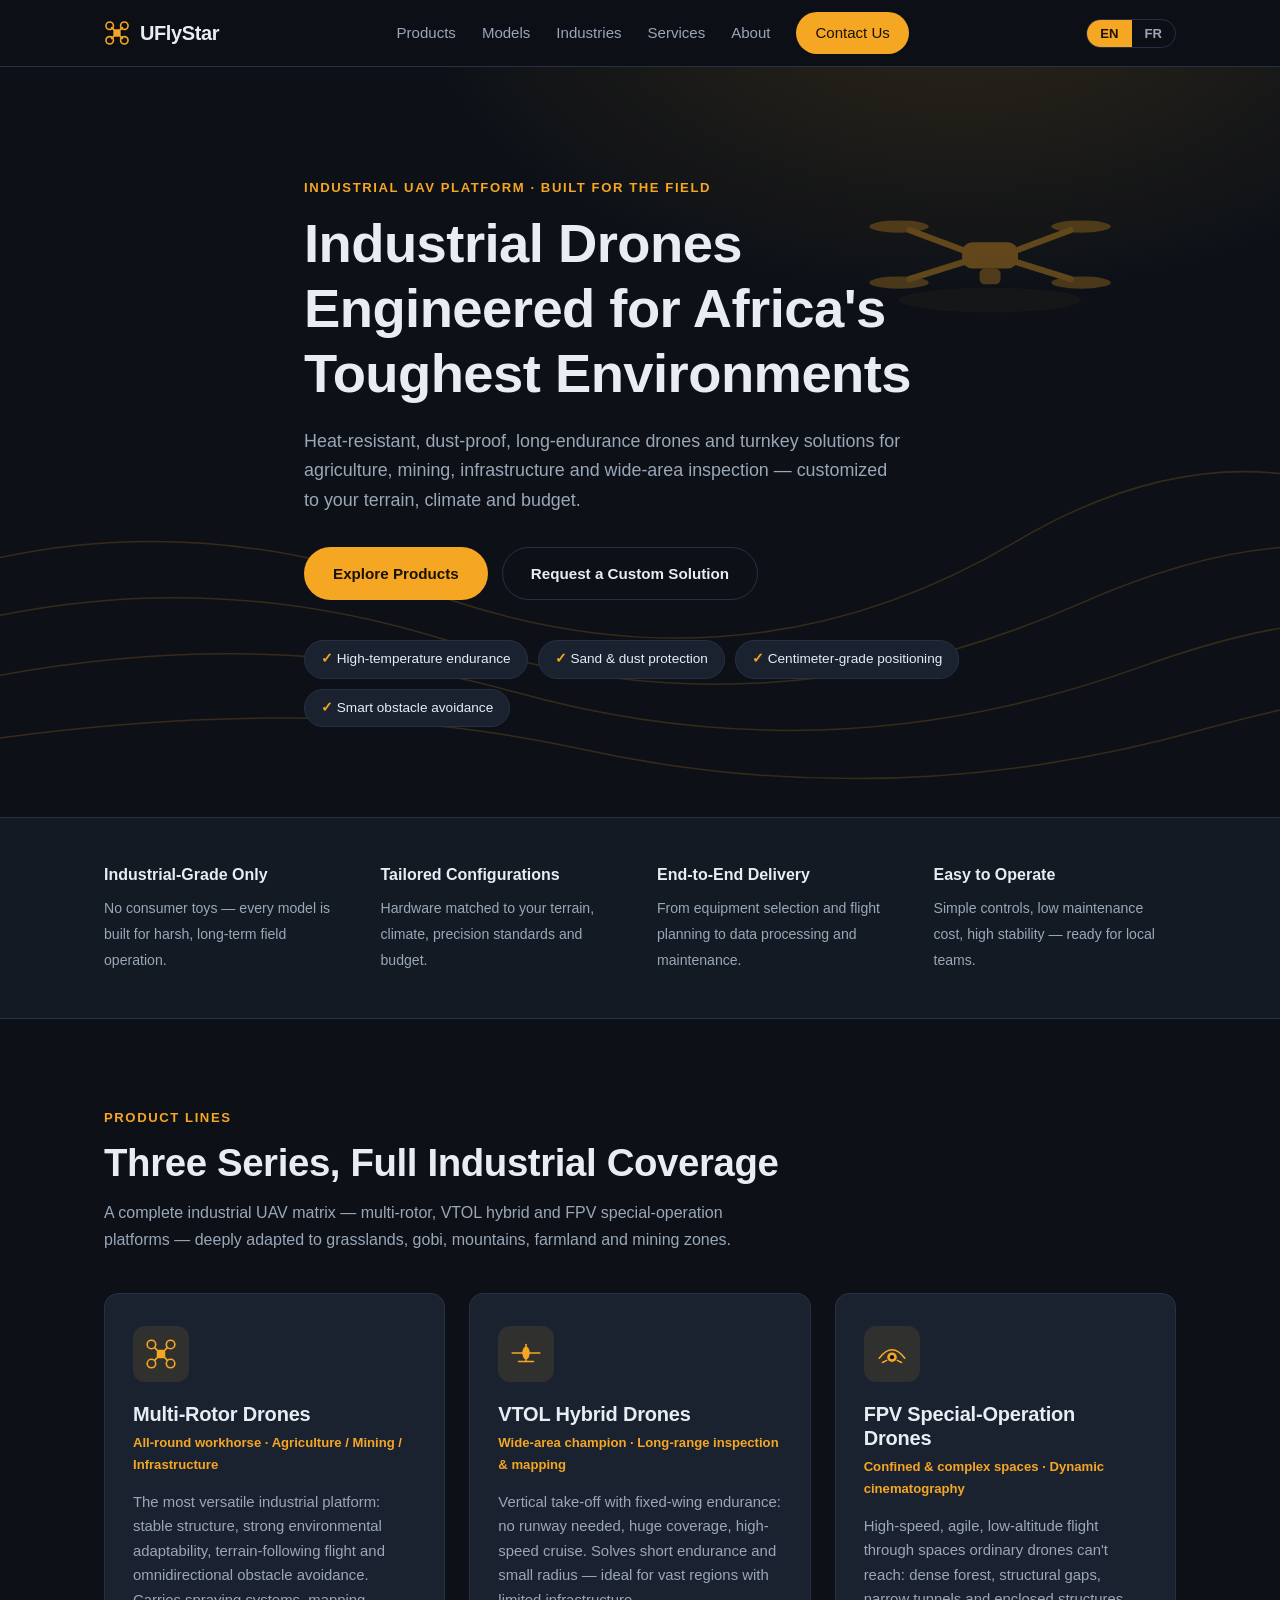
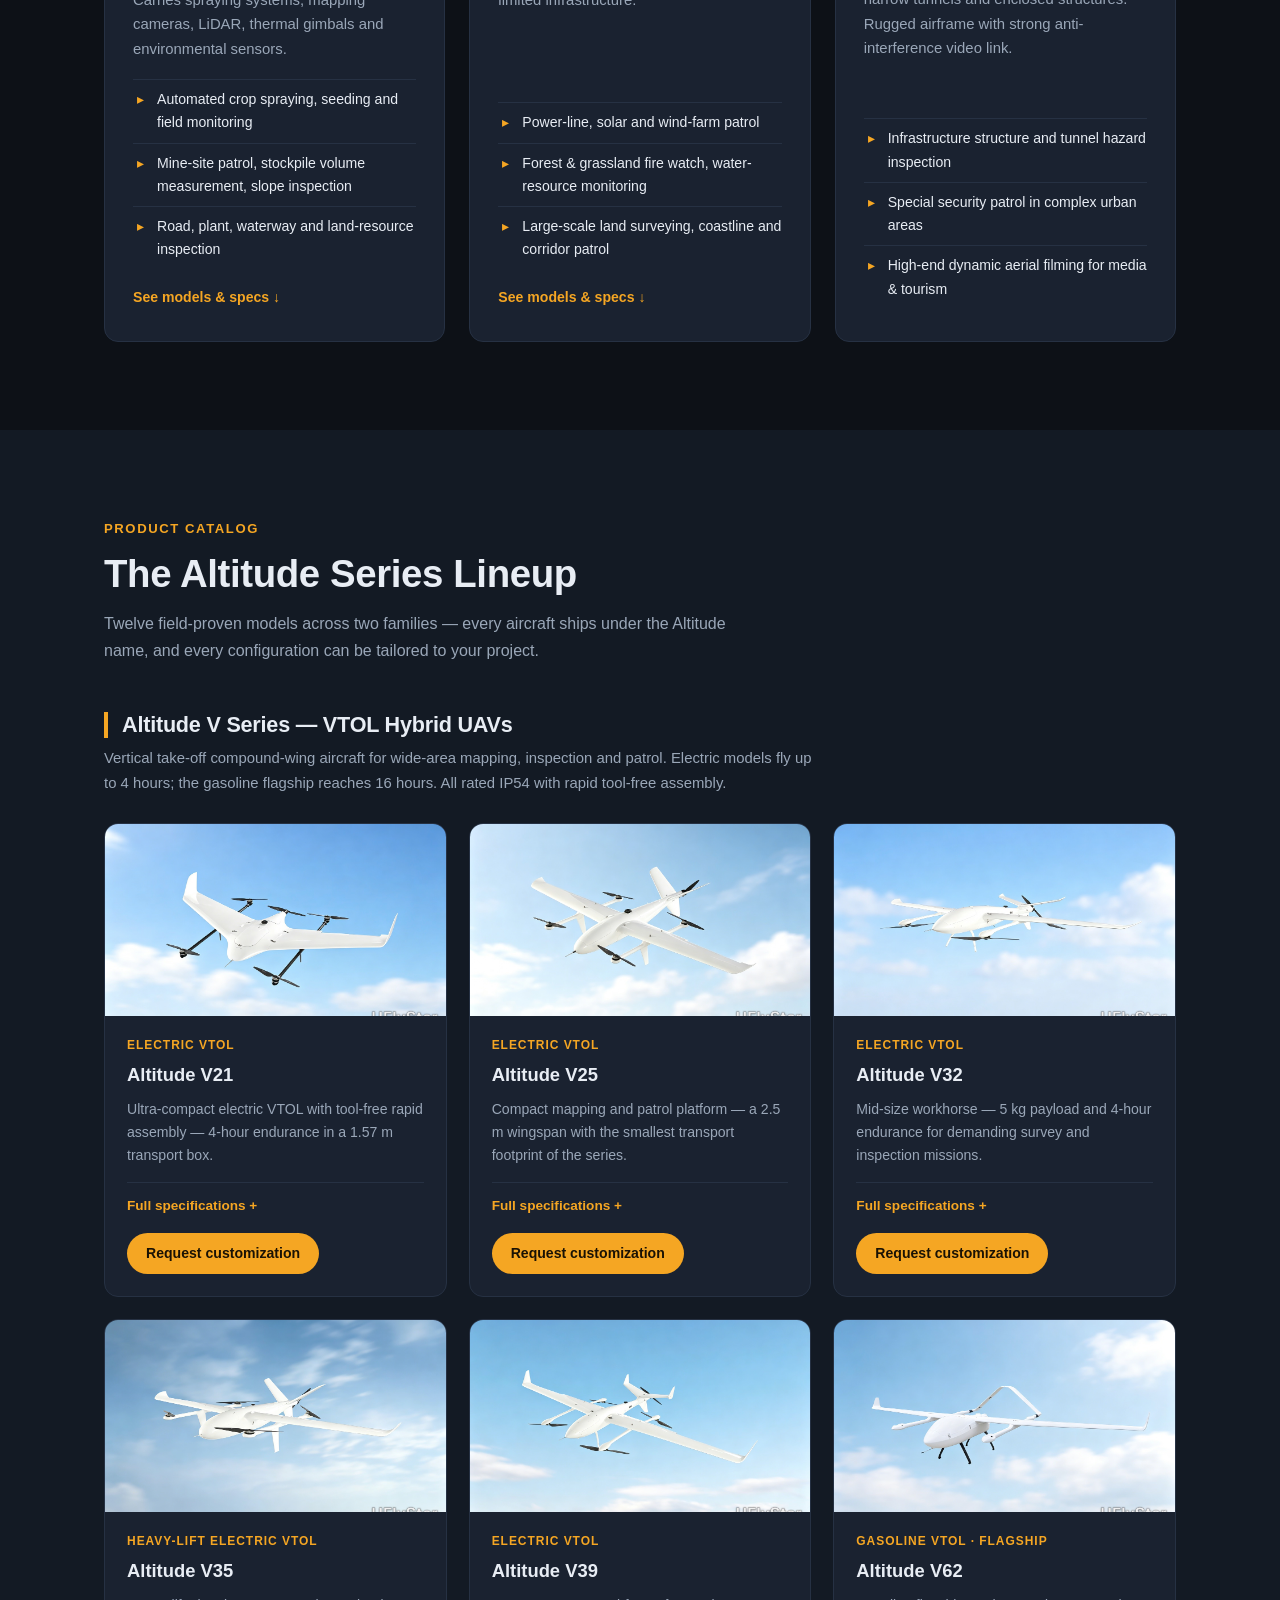
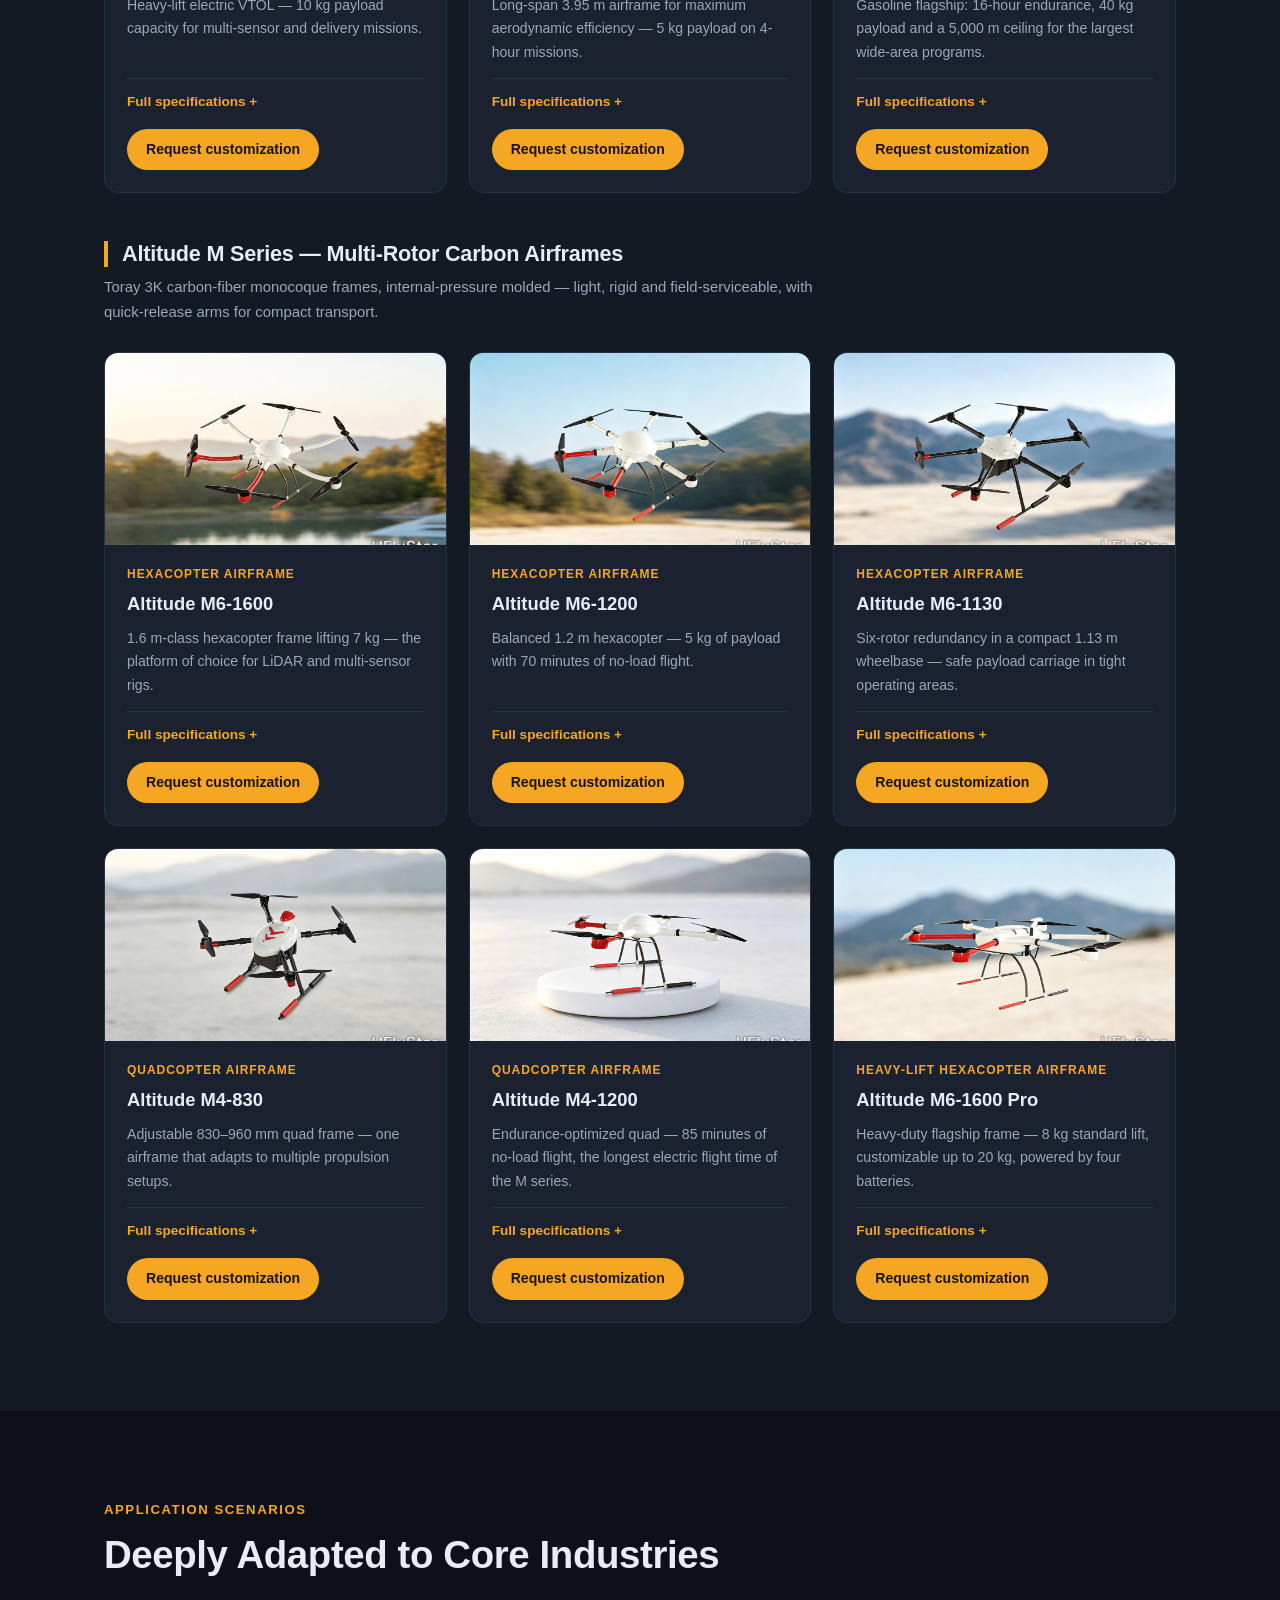
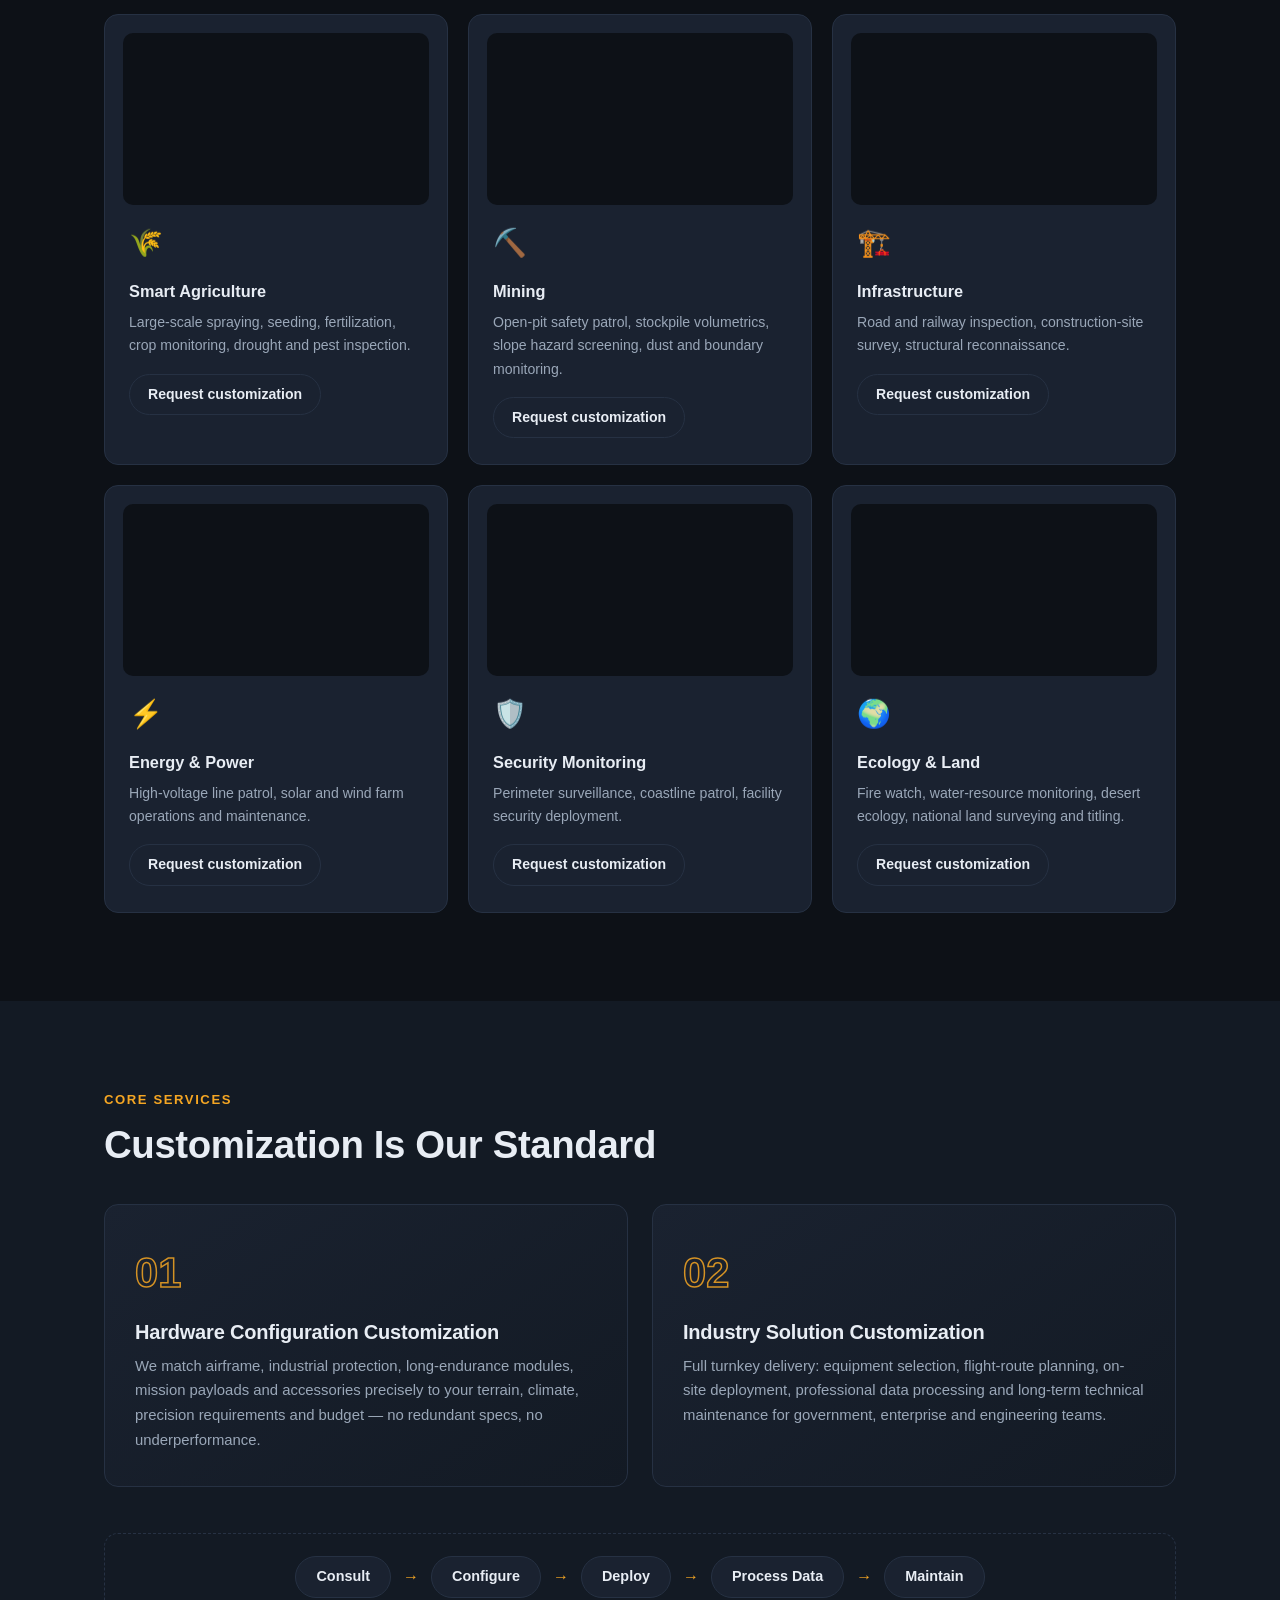
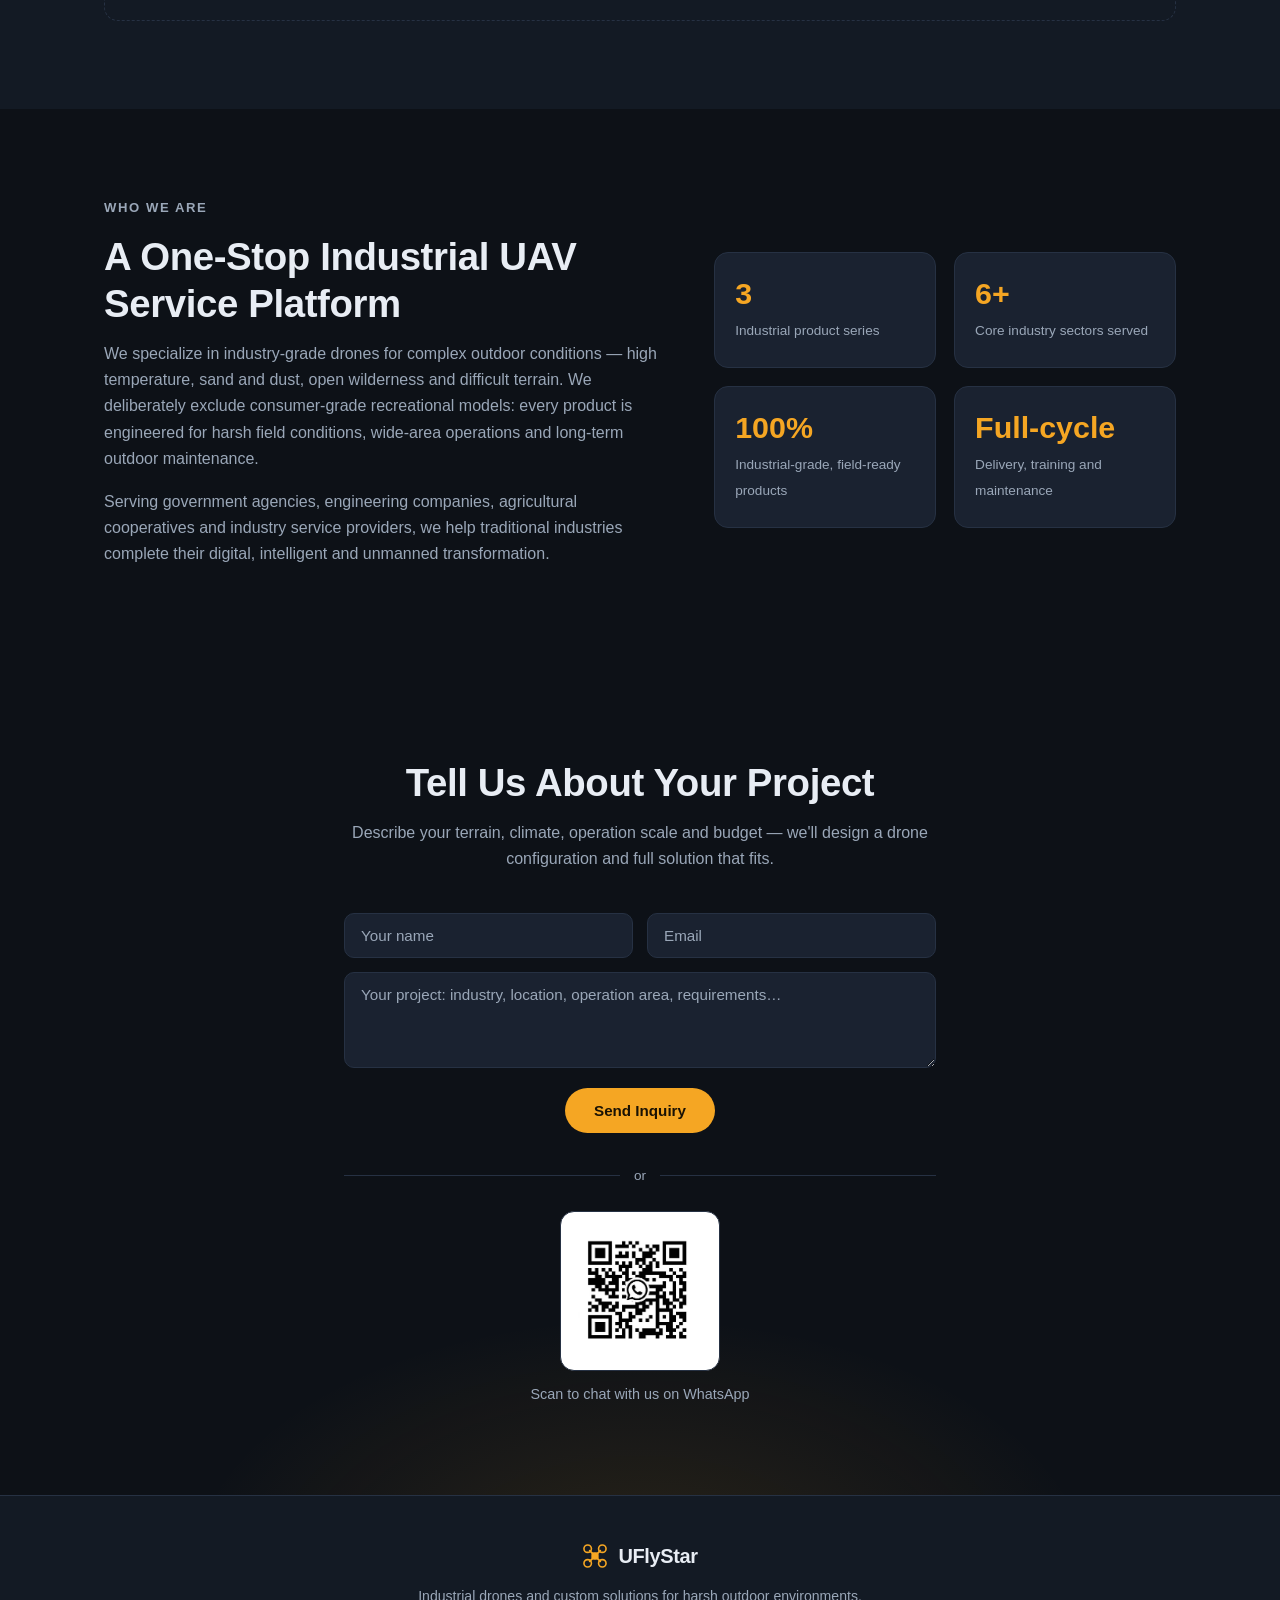
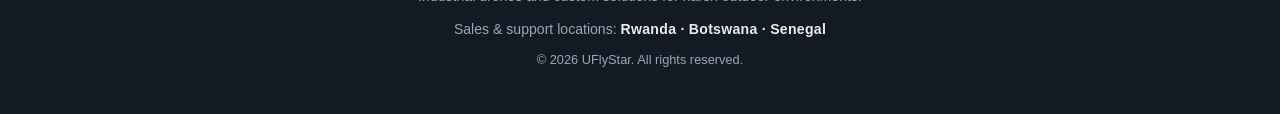
==== 新建文件夹/index.html @ e2d0791a "Add files via upload" ====
<!DOCTYPE html>
<html lang="en">
<head>
<meta charset="UTF-8">
<meta name="viewport" content="width=device-width, initial-scale=1.0">
<title data-i18n="meta.title">UFlyStar — Industrial Drones for Harsh Environments</title>
<meta name="description" data-i18n-content="meta.desc" content="Industrial drone products and custom solutions for agriculture, mining, infrastructure and inspection across Africa.">
<link rel="stylesheet" href="css/style.css">
<link rel="icon" href="data:image/svg+xml,%3Csvg xmlns='http://www.w3.org/2000/svg' viewBox='0 0 32 32'%3E%3Cpath d='M9.5 9.5 L22.5 22.5 M22.5 9.5 L9.5 22.5' stroke='%23f5a623' stroke-width='2.2' stroke-linecap='round'/%3E%3Ccircle cx='7' cy='7' r='4.6' fill='none' stroke='%23f5a623' stroke-width='2'/%3E%3Ccircle cx='25' cy='7' r='4.6' fill='none' stroke='%23f5a623' stroke-width='2'/%3E%3Ccircle cx='7' cy='25' r='4.6' fill='none' stroke='%23f5a623' stroke-width='2'/%3E%3Ccircle cx='25' cy='25' r='4.6' fill='none' stroke='%23f5a623' stroke-width='2'/%3E%3Crect x='11.5' y='11.5' width='9' height='9' rx='3' fill='%23f5a623'/%3E%3C/svg%3E">
</head>
<body>

<!-- ===== NAV ===== -->
<header class="nav" id="top">
  <div class="container nav-inner">
    <a href="#top" class="brand">
      <svg class="brand-mark" viewBox="0 0 32 32" aria-hidden="true">
        <path d="M9.5 9.5 L22.5 22.5 M22.5 9.5 L9.5 22.5" stroke="currentColor" stroke-width="2.2" stroke-linecap="round"/>
        <circle cx="7" cy="7" r="4.6" fill="none" stroke="currentColor" stroke-width="2"/>
        <circle cx="25" cy="7" r="4.6" fill="none" stroke="currentColor" stroke-width="2"/>
        <circle cx="7" cy="25" r="4.6" fill="none" stroke="currentColor" stroke-width="2"/>
        <circle cx="25" cy="25" r="4.6" fill="none" stroke="currentColor" stroke-width="2"/>
        <rect x="11.5" y="11.5" width="9" height="9" rx="3" fill="currentColor"/>
      </svg>
      <span>UFlyStar</span>
    </a>
    <nav class="nav-links" id="navLinks">
      <a href="#products" data-i18n="nav.products">Products</a>
      <a href="#models" data-i18n="nav.models">Models</a>
      <a href="#industries" data-i18n="nav.industries">Industries</a>
      <a href="#services" data-i18n="nav.services">Services</a>
      <a href="#about" data-i18n="nav.about">About</a>
      <a href="#contact" class="btn btn-sm btn-solid" data-i18n="nav.contact">Contact Us</a>
    </nav>
    <div class="nav-right">
      <div class="lang-switch" role="group" aria-label="Language">
        <button data-lang="en">EN</button>
        <button data-lang="fr">FR</button>
        <!-- Chinese button is injected by main.js only on local copies with i18n.zh.js -->

      </div>
      <button class="nav-toggle" id="navToggle" aria-label="Menu">
        <span></span><span></span><span></span>
      </button>
    </div>
  </div>
</header>

<!-- ===== HERO ===== -->
<section class="hero">
  <div class="hero-bg" aria-hidden="true">
    <svg class="hero-topo" viewBox="0 0 1200 600" preserveAspectRatio="xMidYMid slice">
      <g fill="none" stroke="currentColor" stroke-width="1.2" opacity="0.5">
        <path d="M-50 480 Q 200 380 450 460 T 950 430 T 1300 470"/>
        <path d="M-50 520 Q 250 430 500 500 T 1000 480 T 1300 520"/>
        <path d="M-50 560 Q 300 490 550 545 T 1050 530 T 1300 560"/>
        <path d="M-50 440 Q 180 330 430 420 T 900 380 T 1300 420"/>
      </g>
      <g class="hero-drone">
        <g transform="translate(880,150) scale(1.4)">
          <ellipse cx="0" cy="26" rx="52" ry="7" fill="currentColor" opacity="0.10"/>
          <path d="M-46 -14 L-14 -2 M46 -14 L14 -2 M-46 14 L-14 4 M46 14 L14 4" stroke="currentColor" stroke-width="3.5" stroke-linecap="round"/>
          <ellipse cx="-52" cy="-16" rx="17" ry="3.5" fill="currentColor" opacity="0.75"/>
          <ellipse cx="52" cy="-16" rx="17" ry="3.5" fill="currentColor" opacity="0.75"/>
          <ellipse cx="-52" cy="16" rx="17" ry="3.5" fill="currentColor" opacity="0.75"/>
          <ellipse cx="52" cy="16" rx="17" ry="3.5" fill="currentColor" opacity="0.75"/>
          <rect x="-16" y="-7" width="32" height="15" rx="6" fill="currentColor"/>
          <rect x="-6" y="8" width="12" height="9" rx="3" fill="currentColor" opacity="0.8"/>
        </g>
      </g>
    </svg>
  </div>
  <div class="container hero-inner">
    <p class="eyebrow" data-i18n="hero.eyebrow">Industrial UAV Platform · Built for the Field</p>
    <h1 data-i18n="hero.title">Industrial Drones Engineered for Africa's Toughest Environments</h1>
    <p class="lead" data-i18n="hero.sub">Heat-resistant, dust-proof, long-endurance drones and turnkey solutions for agriculture, mining, infrastructure and wide-area inspection — customized to your terrain, climate and budget.</p>
    <div class="hero-cta">
      <a href="#products" class="btn btn-solid" data-i18n="hero.cta1">Explore Products</a>
      <a href="#contact" class="btn btn-ghost" data-i18n="hero.cta2">Request a Custom Solution</a>
    </div>
    <ul class="hero-badges">
      <li data-i18n="hero.b1">High-temperature endurance</li>
      <li data-i18n="hero.b2">Sand &amp; dust protection</li>
      <li data-i18n="hero.b3">Centimeter-grade positioning</li>
      <li data-i18n="hero.b4">Smart obstacle avoidance</li>
    </ul>
  </div>
</section>

<!-- ===== VALUE STRIP ===== -->
<section class="strip">
  <div class="container strip-grid">
    <div class="strip-item">
      <strong data-i18n="strip.t1">Industrial-Grade Only</strong>
      <span data-i18n="strip.d1">No consumer toys — every model is built for harsh, long-term field operation.</span>
    </div>
    <div class="strip-item">
      <strong data-i18n="strip.t2">Tailored Configurations</strong>
      <span data-i18n="strip.d2">Hardware matched to your terrain, climate, precision standards and budget.</span>
    </div>
    <div class="strip-item">
      <strong data-i18n="strip.t3">End-to-End Delivery</strong>
      <span data-i18n="strip.d3">From equipment selection and flight planning to data processing and maintenance.</span>
    </div>
    <div class="strip-item">
      <strong data-i18n="strip.t4">Easy to Operate</strong>
      <span data-i18n="strip.d4">Simple controls, low maintenance cost, high stability — ready for local teams.</span>
    </div>
  </div>
</section>

<!-- ===== PRODUCTS ===== -->
<section id="products" class="section">
  <div class="container">
    <p class="eyebrow" data-i18n="products.eyebrow">Product Lines</p>
    <h2 data-i18n="products.title">Three Series, Full Industrial Coverage</h2>
    <p class="section-lead" data-i18n="products.sub">A complete industrial UAV matrix — multi-rotor, VTOL hybrid and FPV special-operation platforms — deeply adapted to grasslands, gobi, mountains, farmland and mining zones.</p>

    <div class="cards">
      <!-- Multi-rotor -->
      <article class="card">
        <div class="card-icon" aria-hidden="true">
          <svg viewBox="0 0 64 64" fill="none" stroke="currentColor" stroke-width="3" stroke-linecap="round">
            <circle cx="14" cy="14" r="8"/><circle cx="50" cy="14" r="8"/><circle cx="14" cy="50" r="8"/><circle cx="50" cy="50" r="8"/>
            <rect x="24" y="24" width="16" height="16" rx="4" fill="currentColor" stroke="none"/>
            <path d="M20 20 L26 26 M44 20 L38 26 M20 44 L26 38 M44 44 L38 38"/>
          </svg>
        </div>
        <h3 data-i18n="products.p1.name">Multi-Rotor Drones</h3>
        <p class="card-tag" data-i18n="products.p1.tag">All-round workhorse · Agriculture / Mining / Infrastructure</p>
        <p data-i18n="products.p1.desc">The most versatile industrial platform: stable structure, strong environmental adaptability, terrain-following flight and omnidirectional obstacle avoidance. Carries spraying systems, mapping cameras, LiDAR, thermal gimbals and environmental sensors.</p>
        <ul class="card-list">
          <li data-i18n="products.p1.f1">Automated crop spraying, seeding and field monitoring</li>
          <li data-i18n="products.p1.f2">Mine-site patrol, stockpile volume measurement, slope inspection</li>
          <li data-i18n="products.p1.f3">Road, plant, waterway and land-resource inspection</li>
        </ul>
        <a class="card-link" href="#catalog-m" data-i18n="products.viewmodels">See models &amp; specs ↓</a>
      </article>

      <!-- VTOL hybrid -->
      <article class="card">
        <div class="card-icon" aria-hidden="true">
          <svg viewBox="0 0 64 64" fill="none" stroke="currentColor" stroke-width="3" stroke-linecap="round">
            <path d="M6 30 L58 30" />
            <path d="M32 14 L32 46"/>
            <path d="M18 46 L46 46"/>
            <ellipse cx="32" cy="30" rx="7" ry="12" fill="currentColor" stroke="none"/>
          </svg>
        </div>
        <h3 data-i18n="products.p2.name">VTOL Hybrid Drones</h3>
        <p class="card-tag" data-i18n="products.p2.tag">Wide-area champion · Long-range inspection &amp; mapping</p>
        <p data-i18n="products.p2.desc">Vertical take-off with fixed-wing endurance: no runway needed, huge coverage, high-speed cruise. Solves short endurance and small radius — ideal for vast regions with limited infrastructure.</p>
        <ul class="card-list">
          <li data-i18n="products.p2.f1">Power-line, solar and wind-farm patrol</li>
          <li data-i18n="products.p2.f2">Forest &amp; grassland fire watch, water-resource monitoring</li>
          <li data-i18n="products.p2.f3">Large-scale land surveying, coastline and corridor patrol</li>
        </ul>
        <a class="card-link" href="#catalog-v" data-i18n="products.viewmodels">See models &amp; specs ↓</a>
      </article>

      <!-- FPV -->
      <article class="card">
        <div class="card-icon" aria-hidden="true">
          <svg viewBox="0 0 64 64" fill="none" stroke="currentColor" stroke-width="3" stroke-linecap="round">
            <path d="M8 40 Q 32 8 56 40"/>
            <circle cx="32" cy="38" r="9" fill="currentColor" stroke="none"/>
            <circle cx="32" cy="38" r="4" fill="var(--bg)" stroke="none"/>
            <path d="M14 48 L22 44 M50 48 L42 44"/>
          </svg>
        </div>
        <h3 data-i18n="products.p3.name">FPV Special-Operation Drones</h3>
        <p class="card-tag" data-i18n="products.p3.tag">Confined &amp; complex spaces · Dynamic cinematography</p>
        <p data-i18n="products.p3.desc">High-speed, agile, low-altitude flight through spaces ordinary drones can't reach: dense forest, structural gaps, narrow tunnels and enclosed structures. Rugged airframe with strong anti-interference video link.</p>
        <ul class="card-list">
          <li data-i18n="products.p3.f1">Infrastructure structure and tunnel hazard inspection</li>
          <li data-i18n="products.p3.f2">Special security patrol in complex urban areas</li>
          <li data-i18n="products.p3.f3">High-end dynamic aerial filming for media &amp; tourism</li>
        </ul>
      </article>
    </div>
  </div>
</section>

<!-- ===== MODEL CATALOG ===== -->
<section id="models" class="section section-alt">
  <div class="container">
    <p class="eyebrow" data-i18n="catalog.eyebrow">Product Catalog</p>
    <h2 data-i18n="catalog.title">The Altitude Series Lineup</h2>
    <p class="section-lead" data-i18n="catalog.sub">Twelve field-proven models across two families.</p>
    <div id="catalog-v" class="cat-group"></div>
    <div id="catalog-m" class="cat-group"></div>
  </div>
</section>

<!-- ===== INDUSTRIES ===== -->
<section id="industries" class="section">
  <div class="container">
    <p class="eyebrow" data-i18n="industries.eyebrow">Application Scenarios</p>
    <h2 data-i18n="industries.title">Deeply Adapted to Core Industries</h2>
    <div class="ind-grid">
      <div class="ind-item">
        <div class="ind-media"><video muted loop playsinline preload="metadata" data-video="agriculture"></video></div>
        <span class="ind-emoji">🌾</span><strong data-i18n="industries.i1.t">Smart Agriculture</strong><p data-i18n="industries.i1.d">Large-scale spraying, seeding, fertilization, crop monitoring, drought and pest inspection.</p>
        <a class="btn btn-sm btn-ghost ind-cta" href="#contact" data-i18n="cta.customize">Request customization</a>
      </div>
      <div class="ind-item">
        <div class="ind-media"><video muted loop playsinline preload="metadata" data-video="mining"></video></div>
        <span class="ind-emoji">⛏️</span><strong data-i18n="industries.i2.t">Mining</strong><p data-i18n="industries.i2.d">Open-pit safety patrol, stockpile volumetrics, slope hazard screening, dust and boundary monitoring.</p>
        <a class="btn btn-sm btn-ghost ind-cta" href="#contact" data-i18n="cta.customize">Request customization</a>
      </div>
      <div class="ind-item">
        <div class="ind-media"><video muted loop playsinline preload="metadata" data-video="infrastructure"></video></div>
        <span class="ind-emoji">🏗️</span><strong data-i18n="industries.i3.t">Infrastructure</strong><p data-i18n="industries.i3.d">Road and railway inspection, construction-site survey, structural reconnaissance.</p>
        <a class="btn btn-sm btn-ghost ind-cta" href="#contact" data-i18n="cta.customize">Request customization</a>
      </div>
      <div class="ind-item">
        <div class="ind-media"><video muted loop playsinline preload="metadata" data-video="energy"></video></div>
        <span class="ind-emoji">⚡</span><strong data-i18n="industries.i4.t">Energy &amp; Power</strong><p data-i18n="industries.i4.d">High-voltage line patrol, solar and wind farm operations and maintenance.</p>
        <a class="btn btn-sm btn-ghost ind-cta" href="#contact" data-i18n="cta.customize">Request customization</a>
      </div>
      <div class="ind-item">
        <div class="ind-media"><video muted loop playsinline preload="metadata" data-video="security"></video></div>
        <span class="ind-emoji">🛡️</span><strong data-i18n="industries.i5.t">Security Monitoring</strong><p data-i18n="industries.i5.d">Perimeter surveillance, coastline patrol, facility security deployment.</p>
        <a class="btn btn-sm btn-ghost ind-cta" href="#contact" data-i18n="cta.customize">Request customization</a>
      </div>
      <div class="ind-item">
        <div class="ind-media"><video muted loop playsinline preload="metadata" data-video="ecology"></video></div>
        <span class="ind-emoji">🌍</span><strong data-i18n="industries.i6.t">Ecology &amp; Land</strong><p data-i18n="industries.i6.d">Fire watch, water-resource monitoring, desert ecology, national land surveying and titling.</p>
        <a class="btn btn-sm btn-ghost ind-cta" href="#contact" data-i18n="cta.customize">Request customization</a>
      </div>
    </div>
  </div>
</section>

<!-- ===== SERVICES ===== -->
<section id="services" class="section section-alt">
  <div class="container">
    <p class="eyebrow" data-i18n="services.eyebrow">Core Services</p>
    <h2 data-i18n="services.title">Customization Is Our Standard</h2>
    <div class="svc-grid">
      <article class="svc">
        <span class="svc-num">01</span>
        <h3 data-i18n="services.s1.t">Hardware Configuration Customization</h3>
        <p data-i18n="services.s1.d">We match airframe, industrial protection, long-endurance modules, mission payloads and accessories precisely to your terrain, climate, precision requirements and budget — no redundant specs, no underperformance.</p>
      </article>
      <article class="svc">
        <span class="svc-num">02</span>
        <h3 data-i18n="services.s2.t">Industry Solution Customization</h3>
        <p data-i18n="services.s2.d">Full turnkey delivery: equipment selection, flight-route planning, on-site deployment, professional data processing and long-term technical maintenance for government, enterprise and engineering teams.</p>
      </article>
    </div>
    <div class="flow">
      <span data-i18n="services.flow1">Consult</span><i>→</i>
      <span data-i18n="services.flow2">Configure</span><i>→</i>
      <span data-i18n="services.flow3">Deploy</span><i>→</i>
      <span data-i18n="services.flow4">Process Data</span><i>→</i>
      <span data-i18n="services.flow5">Maintain</span>
    </div>
  </div>
</section>

<!-- ===== ABOUT ===== -->
<section id="about" class="section">
  <div class="container about-grid">
    <div>
      <p class="eyebrow" data-i18n="about.eyebrow">Who We Are</p>
      <h2 data-i18n="about.title">A One-Stop Industrial UAV Service Platform</h2>
      <p data-i18n="about.d1">We specialize in industry-grade drones for complex outdoor conditions — high temperature, sand and dust, open wilderness and difficult terrain. We deliberately exclude consumer-grade recreational models: every product is engineered for harsh field conditions, wide-area operations and long-term outdoor maintenance.</p>
      <p data-i18n="about.d2">Serving government agencies, engineering companies, agricultural cooperatives and industry service providers, we help traditional industries complete their digital, intelligent and unmanned transformation.</p>
    </div>
    <ul class="about-stats">
      <li><strong>3</strong><span data-i18n="about.s1">Industrial product series</span></li>
      <li><strong>6+</strong><span data-i18n="about.s2">Core industry sectors served</span></li>
      <li><strong>100%</strong><span data-i18n="about.s3">Industrial-grade, field-ready products</span></li>
      <li><strong data-i18n="about.s4n">Full-cycle</strong><span data-i18n="about.s4">Delivery, training and maintenance</span></li>
    </ul>
  </div>
</section>

<!-- ===== CONTACT ===== -->
<section id="contact" class="section contact">
  <div class="container contact-inner">
    <h2 data-i18n="contact.title">Tell Us About Your Project</h2>
    <p class="section-lead" data-i18n="contact.sub">Describe your terrain, climate, operation scale and budget — we'll design a drone configuration and full solution that fits.</p>
    <form class="contact-form" id="contactForm">
      <div class="form-row">
        <input type="text" name="name" required data-i18n-placeholder="contact.name" placeholder="Your name">
        <input type="email" name="email" required data-i18n-placeholder="contact.email" placeholder="Email">
      </div>
      <textarea rows="4" name="message" required data-i18n-placeholder="contact.msg" placeholder="Your project: industry, location, operation area, requirements…"></textarea>
      <input type="text" name="website" class="hp-field" tabindex="-1" autocomplete="off" aria-hidden="true">
      <button type="submit" class="btn btn-solid" data-i18n="contact.send">Send Inquiry</button>
      <p class="form-ok" hidden data-i18n="contact.ok">Thank you! We will get back to you shortly.</p>
      <p class="form-err" hidden data-i18n="contact.err">Something went wrong — please try again.</p>
    </form>
    <div class="contact-divider"><span data-i18n="contact.or">or</span></div>
    <div class="contact-whatsapp">
      <img src="img/whatsapp.jpg" alt="WhatsApp QR code" class="whatsapp-qr" loading="lazy" width="220" height="212">
      <p data-i18n="contact.whatsapp">Scan to chat with us on WhatsApp</p>
    </div>
  </div>
</section>

<!-- ===== FOOTER ===== -->
<footer class="footer">
  <div class="container footer-inner">
    <div class="brand">
      <svg class="brand-mark" viewBox="0 0 32 32" aria-hidden="true">
        <path d="M9.5 9.5 L22.5 22.5 M22.5 9.5 L9.5 22.5" stroke="currentColor" stroke-width="2.2" stroke-linecap="round"/>
        <circle cx="7" cy="7" r="4.6" fill="none" stroke="currentColor" stroke-width="2"/>
        <circle cx="25" cy="7" r="4.6" fill="none" stroke="currentColor" stroke-width="2"/>
        <circle cx="7" cy="25" r="4.6" fill="none" stroke="currentColor" stroke-width="2"/>
        <circle cx="25" cy="25" r="4.6" fill="none" stroke="currentColor" stroke-width="2"/>
        <rect x="11.5" y="11.5" width="9" height="9" rx="3" fill="currentColor"/>
      </svg>
      <span>UFlyStar</span>
    </div>
    <p data-i18n="footer.tag">Industrial drones and custom solutions for harsh outdoor environments.</p>
    <p class="footer-markets"><span data-i18n="footer.markets">Serving markets:</span> <span data-i18n="footer.countries">Rwanda · Botswana · Senegal</span></p>
    <p class="footer-copy">© 2026 UFlyStar. <span data-i18n="footer.rights">All rights reserved.</span></p>
  </div>
</footer>

<script src="js/i18n.js"></script>
<script src="js/catalog.js"></script>
<!-- Chinese language pack: exists only in the local copy, never uploaded to Cloudflare.
     In production this request 404s harmlessly and the site runs EN/FR only. -->
<script src="js/i18n.zh.js"></script>
<script src="js/main.js"></script>
</body>
</html>
---- 新建文件夹/css/style.css ----
/* ===== UFlyStar — industrial drone site ===== */
:root {
  --bg: #0d1117;
  --bg-alt: #131a24;
  --surface: #1a2230;
  --border: #263143;
  --text: #e8edf4;
  --muted: #9aa7b8;
  --accent: #f5a623;      /* amber — heat / desert */
  --accent-strong: #e8890c;
  --accent-ink: #1a1204;
  --radius: 14px;
  --maxw: 1120px;
}

* { margin: 0; padding: 0; box-sizing: border-box; }

html { scroll-behavior: smooth; }

body {
  font-family: -apple-system, BlinkMacSystemFont, "Segoe UI", Roboto,
    "Helvetica Neue", "PingFang SC", "Hiragino Sans GB", "Microsoft YaHei", sans-serif;
  background: var(--bg);
  color: var(--text);
  line-height: 1.65;
  -webkit-font-smoothing: antialiased;
}

.container { max-width: var(--maxw); margin: 0 auto; padding: 0 24px; }

h1, h2, h3 { line-height: 1.2; font-weight: 700; letter-spacing: -0.01em; }
h2 { font-size: clamp(1.7rem, 3.2vw, 2.4rem); margin-bottom: 14px; }
h3 { font-size: 1.25rem; }

.eyebrow {
  color: var(--accent);
  font-size: 0.82rem;
  font-weight: 700;
  text-transform: uppercase;
  letter-spacing: 0.12em;
  margin-bottom: 12px;
}

.section { padding: 88px 0; }
.section-alt { background: var(--bg-alt); }
.section-lead { color: var(--muted); max-width: 640px; margin-bottom: 40px; }

/* ===== Buttons ===== */
.btn {
  display: inline-block;
  padding: 13px 28px;
  border-radius: 999px;
  font-weight: 600;
  text-decoration: none;
  font-size: 0.95rem;
  border: 1.5px solid transparent;
  cursor: pointer;
  transition: transform 0.15s ease, background 0.2s ease, border-color 0.2s ease;
}
.btn:hover { transform: translateY(-2px); }
.btn-solid { background: var(--accent); color: var(--accent-ink); }
.btn-solid:hover { background: var(--accent-strong); }
.btn-ghost { border-color: var(--border); color: var(--text); }
.btn-ghost:hover { border-color: var(--accent); color: var(--accent); }
.btn-sm { padding: 8px 18px; font-size: 0.88rem; }

/* ===== Nav ===== */
.nav {
  position: sticky;
  top: 0;
  z-index: 100;
  background: rgba(13, 17, 23, 0.88);
  backdrop-filter: blur(12px);
  border-bottom: 1px solid var(--border);
}
.nav-inner {
  display: flex;
  align-items: center;
  justify-content: space-between;
  gap: 20px;
  height: 66px;
}
.brand {
  display: flex;
  align-items: center;
  gap: 10px;
  font-size: 1.25rem;
  font-weight: 800;
  color: var(--text);
  text-decoration: none;
  letter-spacing: -0.02em;
}
.brand-mark { width: 26px; height: 26px; color: var(--accent); }
.nav-links {
  display: flex;
  align-items: center;
  gap: 26px;
}
.nav-links a {
  color: var(--muted);
  text-decoration: none;
  font-size: 0.94rem;
  font-weight: 500;
  transition: color 0.15s;
}
.nav-links a:hover { color: var(--text); }
.nav-links a.btn { color: var(--accent-ink); }
.nav-right { display: flex; align-items: center; gap: 14px; }

.lang-switch {
  display: flex;
  border: 1px solid var(--border);
  border-radius: 999px;
  overflow: hidden;
}
.lang-switch button {
  background: none;
  border: none;
  color: var(--muted);
  padding: 6px 13px;
  font-size: 0.82rem;
  font-weight: 600;
  cursor: pointer;
  transition: background 0.15s, color 0.15s;
}
.lang-switch button:hover { color: var(--text); }
.lang-switch button.active { background: var(--accent); color: var(--accent-ink); }

.nav-toggle { display: none; background: none; border: none; cursor: pointer; padding: 6px; }
.nav-toggle span {
  display: block;
  width: 22px; height: 2px;
  background: var(--text);
  margin: 5px 0;
  border-radius: 2px;
}

/* ===== Hero ===== */
.hero {
  position: relative;
  padding: 110px 0 90px;
  overflow: hidden;
  background:
    radial-gradient(ellipse 900px 500px at 75% -10%, rgba(245, 166, 35, 0.14), transparent 60%),
    var(--bg);
}
.hero-bg {
  position: absolute;
  inset: 0;
  color: var(--accent);
  opacity: 0.35;
  pointer-events: none;
}
.hero-topo { width: 100%; height: 100%; }
.hero-drone { animation: floaty 5s ease-in-out infinite; }
@keyframes floaty {
  0%, 100% { transform: translateY(0); }
  50% { transform: translateY(-14px); }
}
.hero-inner { position: relative; max-width: 720px; }
.hero h1 {
  font-size: clamp(2.1rem, 4.6vw, 3.4rem);
  margin-bottom: 20px;
}
.lead { font-size: 1.12rem; color: var(--muted); margin-bottom: 32px; max-width: 600px; }
.hero-cta { display: flex; gap: 14px; flex-wrap: wrap; margin-bottom: 40px; }
.hero-badges {
  display: flex;
  flex-wrap: wrap;
  gap: 10px;
  list-style: none;
}
.hero-badges li {
  font-size: 0.85rem;
  color: var(--text);
  background: var(--surface);
  border: 1px solid var(--border);
  padding: 7px 16px;
  border-radius: 999px;
}
.hero-badges li::before { content: "✓ "; color: var(--accent); font-weight: 700; }

/* ===== Value strip ===== */
.strip { border-block: 1px solid var(--border); background: var(--bg-alt); padding: 44px 0; }
.strip-grid {
  display: grid;
  grid-template-columns: repeat(4, 1fr);
  gap: 34px;
}
.strip-item strong { display: block; margin-bottom: 6px; font-size: 1rem; }
.strip-item span { color: var(--muted); font-size: 0.88rem; }

/* ===== Product cards ===== */
.cards {
  display: grid;
  grid-template-columns: repeat(3, 1fr);
  gap: 24px;
}
.card {
  background: var(--surface);
  border: 1px solid var(--border);
  border-radius: var(--radius);
  padding: 32px 28px;
  display: flex;
  flex-direction: column;
  transition: border-color 0.2s, transform 0.2s;
}
.card:hover { border-color: var(--accent); transform: translateY(-4px); }
.card-icon {
  width: 56px; height: 56px;
  color: var(--accent);
  background: rgba(245, 166, 35, 0.1);
  border-radius: 12px;
  display: grid;
  place-items: center;
  margin-bottom: 20px;
}
.card-icon svg { width: 34px; height: 34px; }
.card h3 { margin-bottom: 6px; }
.card-tag {
  color: var(--accent);
  font-size: 0.82rem;
  font-weight: 600;
  margin-bottom: 14px;
}
.card > p:not(.card-tag) { color: var(--muted); font-size: 0.93rem; margin-bottom: 18px; }
.card-list { list-style: none; margin-top: auto; }
.card-list li {
  font-size: 0.88rem;
  color: var(--text);
  padding: 8px 0 8px 24px;
  position: relative;
  border-top: 1px solid var(--border);
}
.card-list li::before {
  content: "▸";
  position: absolute;
  left: 4px;
  color: var(--accent);
}

/* ===== Model catalog ===== */
.card-link {
  display: inline-block;
  margin-top: 16px;
  color: var(--accent);
  font-size: 0.88rem;
  font-weight: 600;
  text-decoration: none;
}
.card-link:hover { text-decoration: underline; }

.cat-group { margin-top: 48px; }
.cat-group-head { max-width: 720px; margin-bottom: 28px; }
.cat-group-head h3 {
  font-size: 1.35rem;
  margin-bottom: 8px;
  padding-left: 14px;
  border-left: 4px solid var(--accent);
}
.cat-group-head p { color: var(--muted); font-size: 0.93rem; }

.model-grid {
  display: grid;
  grid-template-columns: repeat(3, 1fr);
  gap: 22px;
}
.model-card {
  background: var(--surface);
  border: 1px solid var(--border);
  border-radius: var(--radius);
  overflow: hidden;
  display: flex;
  flex-direction: column;
  transition: border-color 0.2s, transform 0.2s;
}
.model-card:hover { border-color: var(--accent); transform: translateY(-3px); }
.model-photo {
  aspect-ratio: 16 / 9;
  overflow: hidden;
  background: #dfe7ef;
}
.model-photo img {
  width: 100%;
  height: 100%;
  object-fit: cover;
  display: block;
  transition: transform 0.35s ease;
}
.model-card:hover .model-photo img { transform: scale(1.04); }
.model-body { padding: 20px 22px 22px; display: flex; flex-direction: column; flex: 1; }
.model-tag {
  color: var(--accent);
  font-size: 0.75rem;
  font-weight: 700;
  text-transform: uppercase;
  letter-spacing: 0.08em;
  margin-bottom: 4px;
}
.model-body h4 { font-size: 1.15rem; margin-bottom: 8px; }
.model-intro { color: var(--muted); font-size: 0.88rem; margin-bottom: 14px; flex: 1; }
.model-specs { border-top: 1px solid var(--border); padding-top: 12px; }
.model-specs summary {
  cursor: pointer;
  color: var(--accent);
  font-size: 0.85rem;
  font-weight: 600;
  list-style: none;
  user-select: none;
}
.model-specs summary::-webkit-details-marker { display: none; }
.model-specs summary::after { content: " +"; }
.model-specs[open] summary::after { content: " −"; }
.model-specs table {
  width: 100%;
  border-collapse: collapse;
  margin-top: 10px;
  font-size: 0.82rem;
}
.model-specs th, .model-specs td {
  text-align: left;
  padding: 6px 8px 6px 0;
  border-top: 1px solid var(--border);
  vertical-align: top;
  font-weight: 400;
}
.model-specs th { color: var(--muted); white-space: nowrap; padding-right: 14px; width: 42%; }
.model-specs td { color: var(--text); }
.model-cta { margin-top: 16px; align-self: flex-start; }
.ind-cta { margin-top: 16px; display: inline-block; }

/* ===== Industries ===== */
.ind-grid {
  display: grid;
  grid-template-columns: repeat(3, 1fr);
  gap: 20px;
  margin-top: 36px;
}
.ind-item {
  background: var(--surface);
  border: 1px solid var(--border);
  border-radius: var(--radius);
  padding: 26px 24px;
  transition: border-color 0.2s;
}
.ind-item:hover { border-color: var(--accent); }
.ind-media {
  aspect-ratio: 16 / 9;
  border-radius: 10px;
  overflow: hidden;
  margin: -8px -6px 16px;
  background: var(--bg);
}
.ind-media video {
  width: 100%;
  height: 100%;
  object-fit: cover;
  display: block;
}
.ind-emoji { font-size: 1.7rem; display: block; margin-bottom: 12px; }
.ind-item strong { display: block; margin-bottom: 6px; font-size: 1.02rem; }
.ind-item p { color: var(--muted); font-size: 0.88rem; }

/* ===== Services ===== */
.svc-grid {
  display: grid;
  grid-template-columns: 1fr 1fr;
  gap: 24px;
  margin-top: 36px;
}
.svc {
  background: linear-gradient(145deg, var(--surface), var(--bg-alt));
  border: 1px solid var(--border);
  border-radius: var(--radius);
  padding: 34px 30px;
  position: relative;
}
.svc-num {
  font-size: 2.6rem;
  font-weight: 800;
  color: transparent;
  -webkit-text-stroke: 1.5px var(--accent);
  display: block;
  margin-bottom: 12px;
  opacity: 0.85;
}
.svc h3 { margin-bottom: 10px; }
.svc p { color: var(--muted); font-size: 0.93rem; }

.flow {
  display: flex;
  flex-wrap: wrap;
  align-items: center;
  justify-content: center;
  gap: 12px;
  margin-top: 46px;
  padding: 22px;
  border: 1px dashed var(--border);
  border-radius: var(--radius);
}
.flow span {
  background: var(--surface);
  border: 1px solid var(--border);
  padding: 8px 20px;
  border-radius: 999px;
  font-size: 0.9rem;
  font-weight: 600;
}
.flow i { color: var(--accent); font-style: normal; font-weight: 700; }

/* ===== About ===== */
.about-grid {
  display: grid;
  grid-template-columns: 1.2fr 1fr;
  gap: 56px;
  align-items: center;
}
.about-grid p { color: var(--muted); margin-bottom: 16px; }
.about-stats {
  list-style: none;
  display: grid;
  grid-template-columns: 1fr 1fr;
  gap: 18px;
}
.about-stats li {
  background: var(--surface);
  border: 1px solid var(--border);
  border-radius: var(--radius);
  padding: 24px 20px;
}
.about-stats strong {
  display: block;
  font-size: 1.9rem;
  color: var(--accent);
  font-weight: 800;
  line-height: 1.1;
  margin-bottom: 6px;
}
.about-stats span { color: var(--muted); font-size: 0.85rem; }

/* ===== Contact ===== */
.contact {
  background:
    radial-gradient(ellipse 700px 400px at 50% 110%, rgba(245, 166, 35, 0.12), transparent 65%),
    var(--bg);
}
.contact-inner { max-width: 640px; text-align: center; }
.contact-inner .section-lead { margin-inline: auto; }
.contact-form { display: flex; flex-direction: column; gap: 14px; text-align: left; }
.form-row { display: grid; grid-template-columns: 1fr 1fr; gap: 14px; }
.contact-form input,
.contact-form textarea {
  width: 100%;
  background: var(--surface);
  border: 1px solid var(--border);
  border-radius: 10px;
  color: var(--text);
  padding: 13px 16px;
  font-size: 0.95rem;
  font-family: inherit;
  resize: vertical;
  transition: border-color 0.15s;
}
.contact-form input:focus,
.contact-form textarea:focus { outline: none; border-color: var(--accent); }
.contact-form input::placeholder,
.contact-form textarea::placeholder { color: var(--muted); }
.contact-form .btn { align-self: center; margin-top: 6px; }
.form-ok { color: var(--accent); text-align: center; font-weight: 600; }
.form-err { color: #e5484d; text-align: center; font-weight: 600; }
.hp-field { position: absolute !important; left: -9999px !important; width: 1px; height: 1px; opacity: 0; }

.contact-divider {
  display: flex;
  align-items: center;
  gap: 14px;
  margin: 32px 0 24px;
  color: var(--muted);
  font-size: 0.85rem;
}
.contact-divider::before,
.contact-divider::after {
  content: "";
  flex: 1;
  height: 1px;
  background: var(--border);
}
.contact-whatsapp {
  display: flex;
  flex-direction: column;
  align-items: center;
  gap: 12px;
}
.whatsapp-qr {
  width: 160px;
  height: 160px;
  object-fit: contain;
  background: #fff;
  border: 1px solid var(--border);
  border-radius: var(--radius);
  padding: 10px;
}
.contact-whatsapp p { color: var(--muted); font-size: 0.9rem; margin: 0; }

/* ===== Footer ===== */
.footer {
  border-top: 1px solid var(--border);
  padding: 44px 0;
  background: var(--bg-alt);
}
.footer-inner { text-align: center; }
.footer .brand { justify-content: center; margin-bottom: 12px; }
.footer p { color: var(--muted); font-size: 0.88rem; }
.footer-markets { margin-top: 10px; }
.footer-markets span:last-child { color: var(--text); font-weight: 600; letter-spacing: 0.02em; }
.footer-copy { margin-top: 8px; font-size: 0.8rem !important; }

/* ===== Reveal animation ===== */
.reveal { opacity: 0; transform: translateY(18px); transition: opacity 0.55s ease, transform 0.55s ease; }
.reveal.visible { opacity: 1; transform: none; }

/* ===== Responsive ===== */
@media (max-width: 900px) {
  .cards, .ind-grid, .model-grid { grid-template-columns: 1fr 1fr; }
  .strip-grid { grid-template-columns: 1fr 1fr; gap: 24px; }
  .about-grid { grid-template-columns: 1fr; gap: 36px; }
  .svc-grid { grid-template-columns: 1fr; }
}

@media (max-width: 640px) {
  .section { padding: 64px 0; }
  .cards, .ind-grid, .strip-grid, .form-row, .about-stats, .model-grid { grid-template-columns: 1fr; }
  .hero { padding: 72px 0 64px; }

  .nav-toggle { display: block; }
  .nav-links {
    display: none;
    position: absolute;
    top: 66px;
    left: 0; right: 0;
    background: var(--bg-alt);
    border-bottom: 1px solid var(--border);
    flex-direction: column;
    padding: 20px 24px;
    align-items: flex-start;
  }
  .nav-links.open { display: flex; }
}
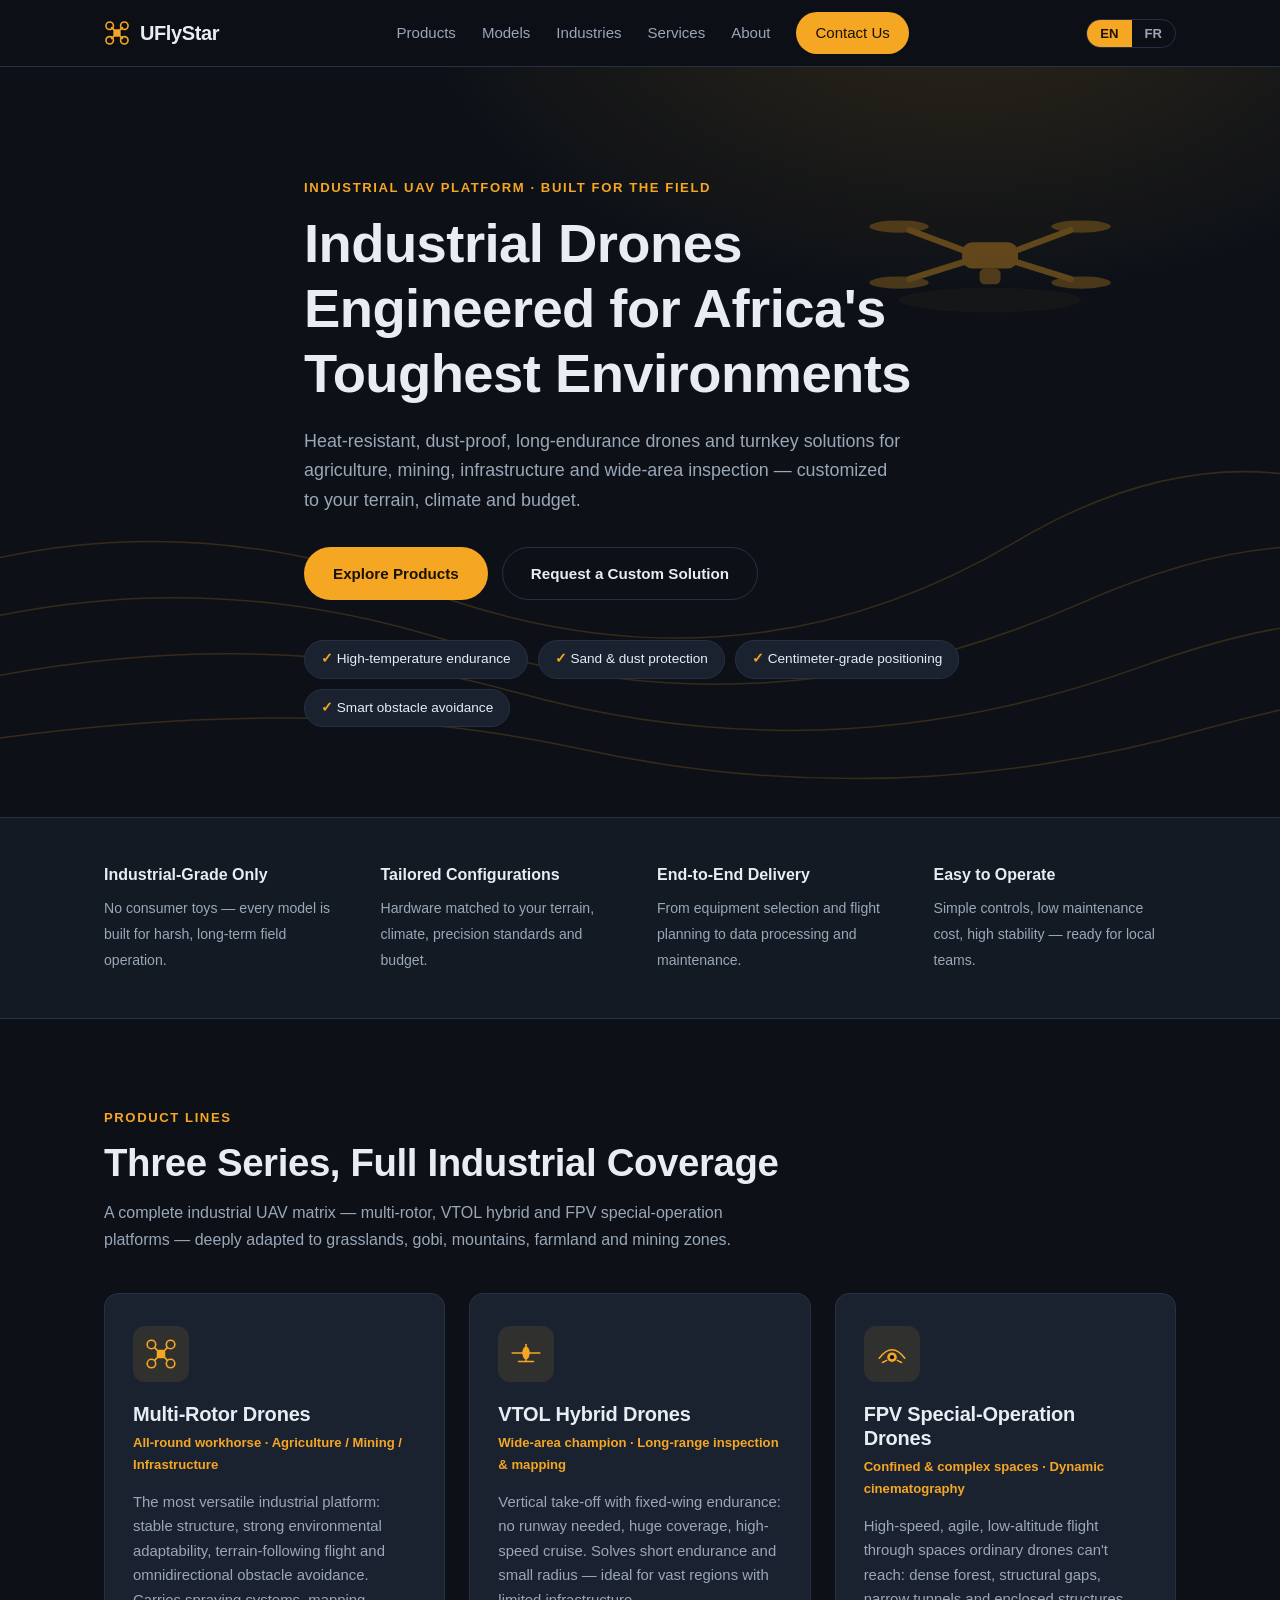
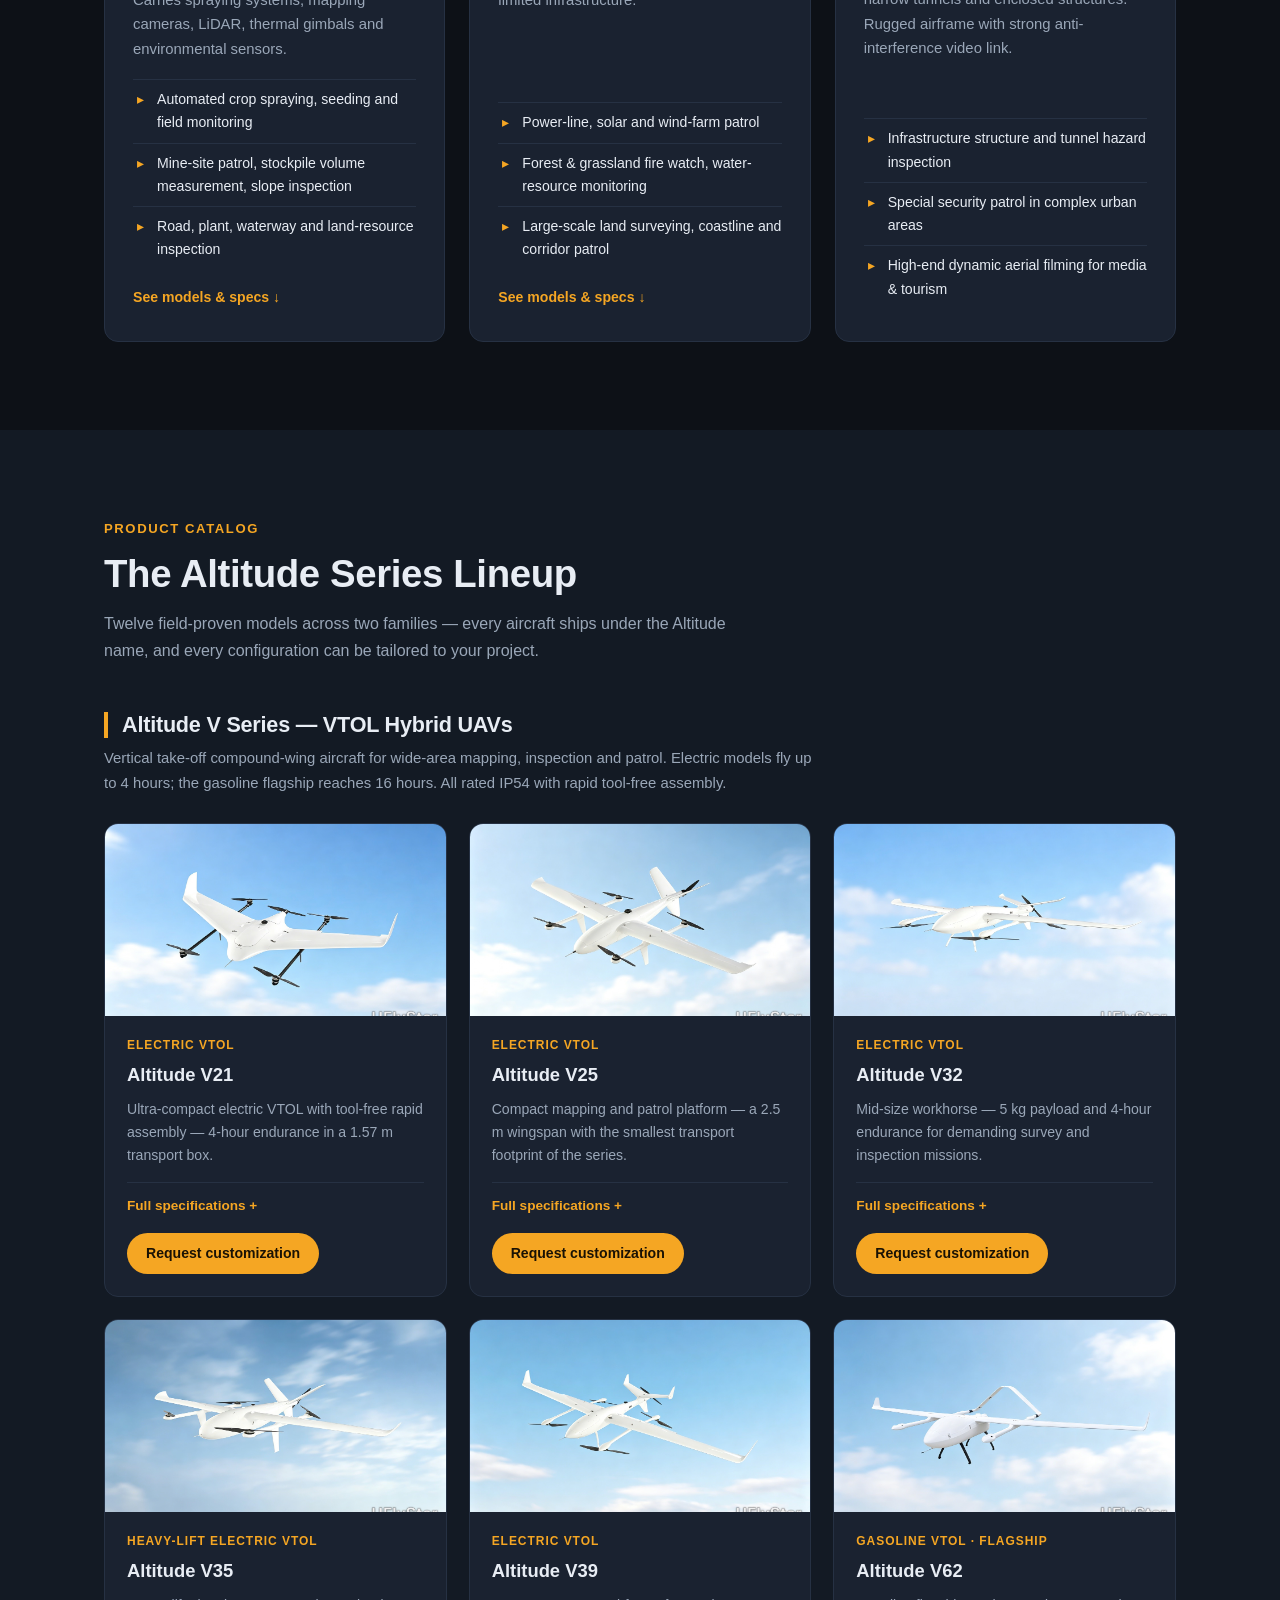
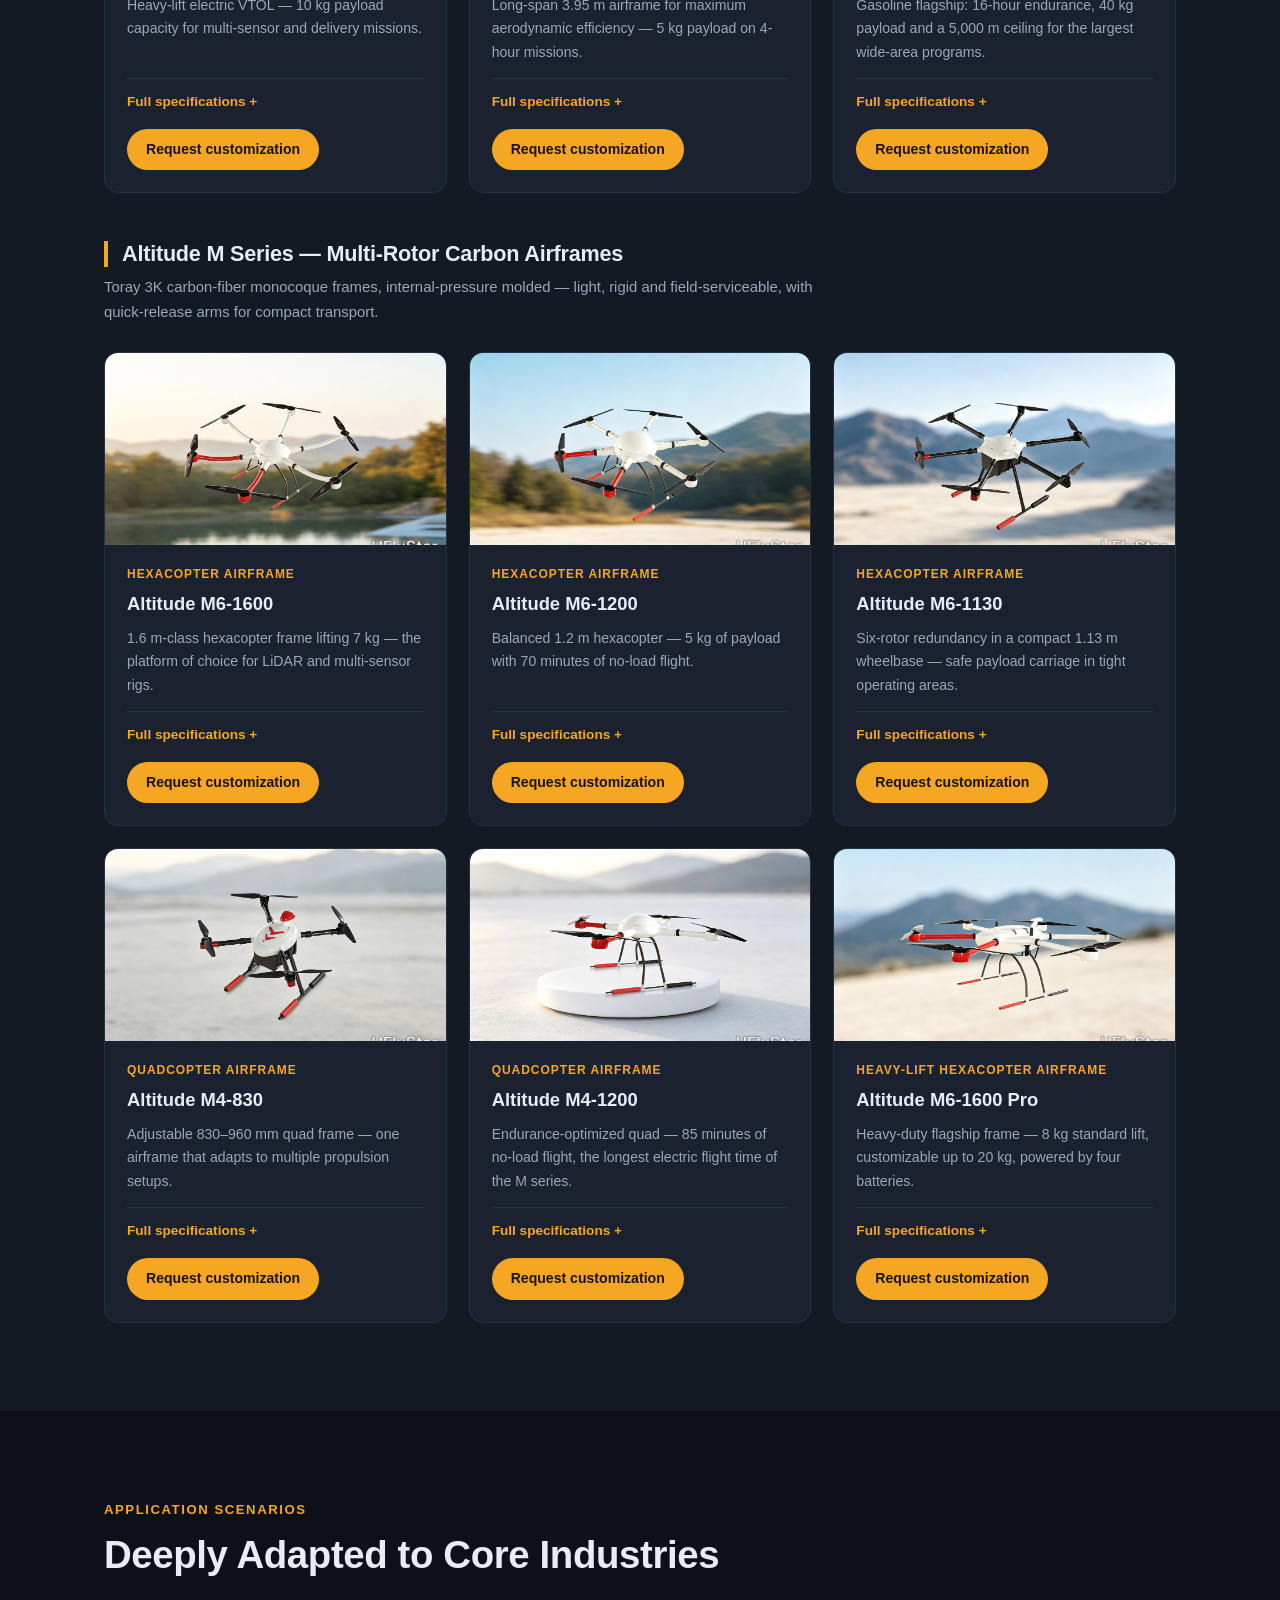
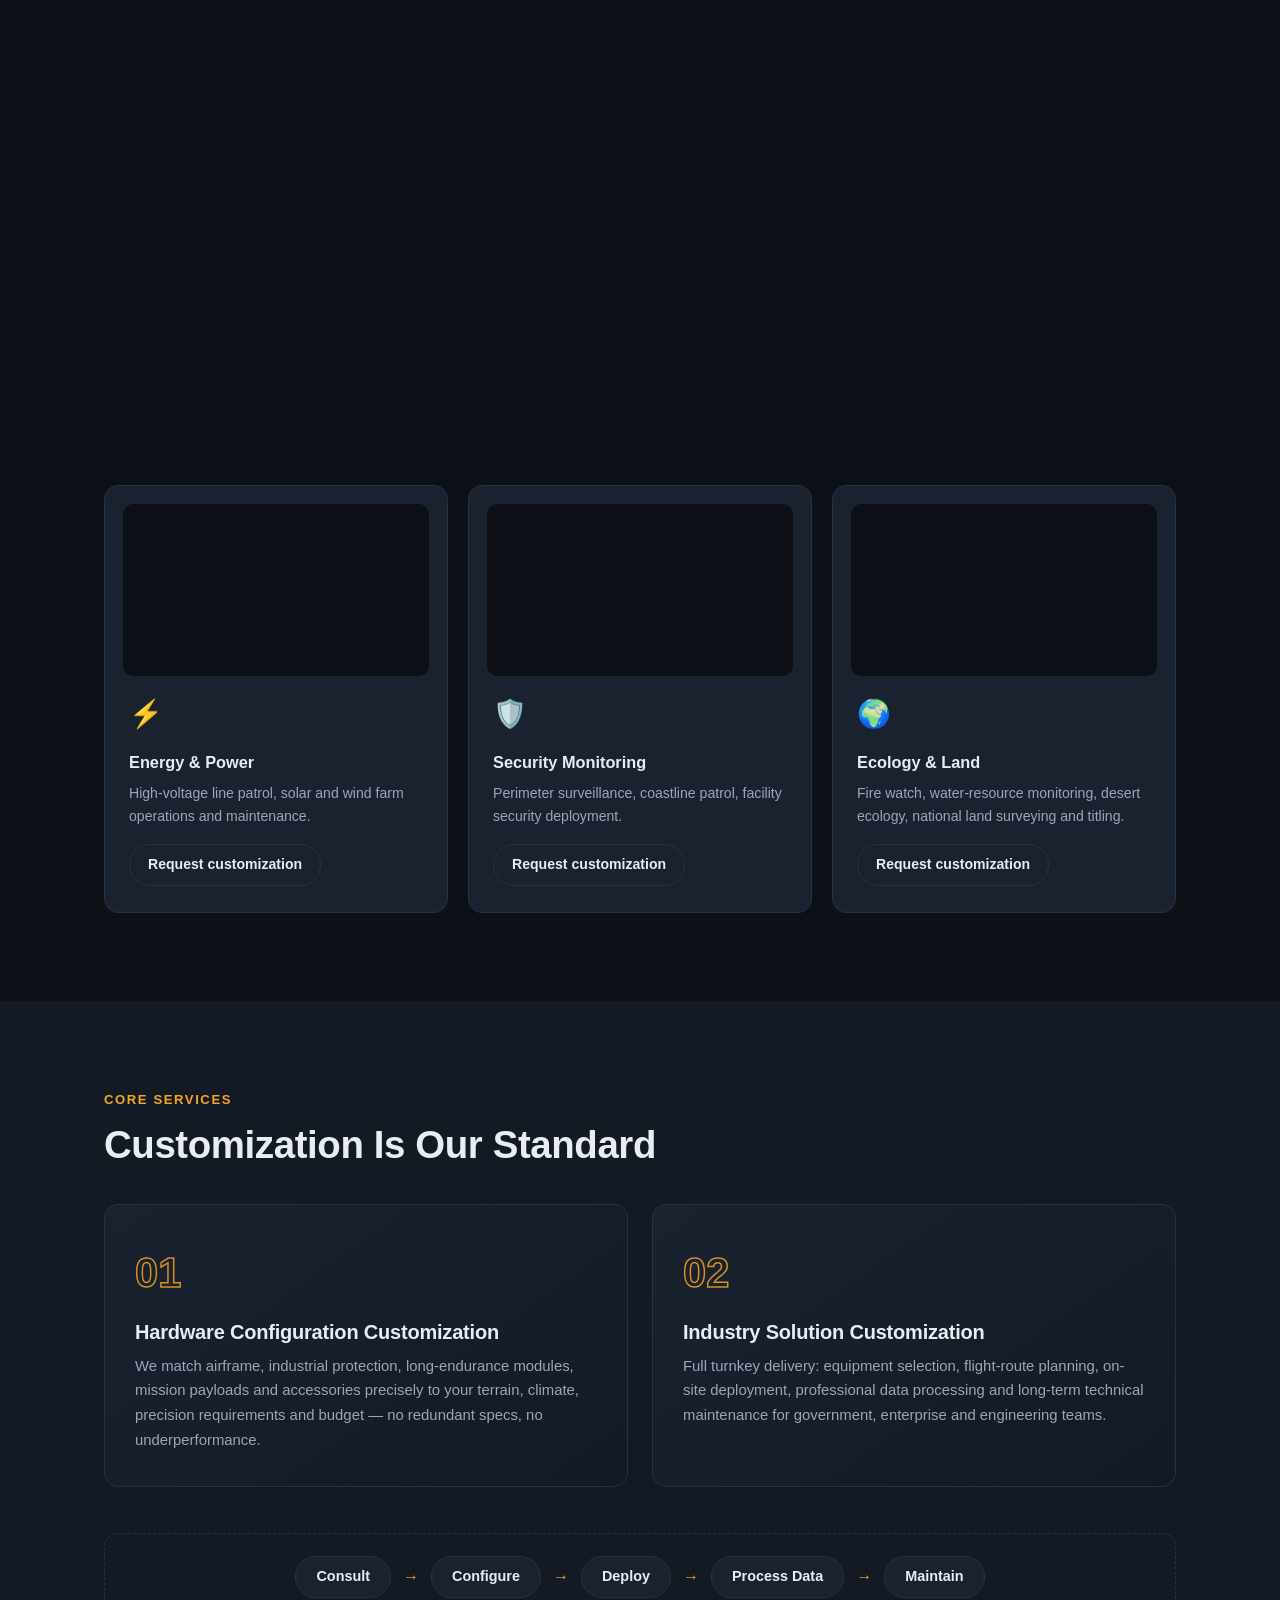
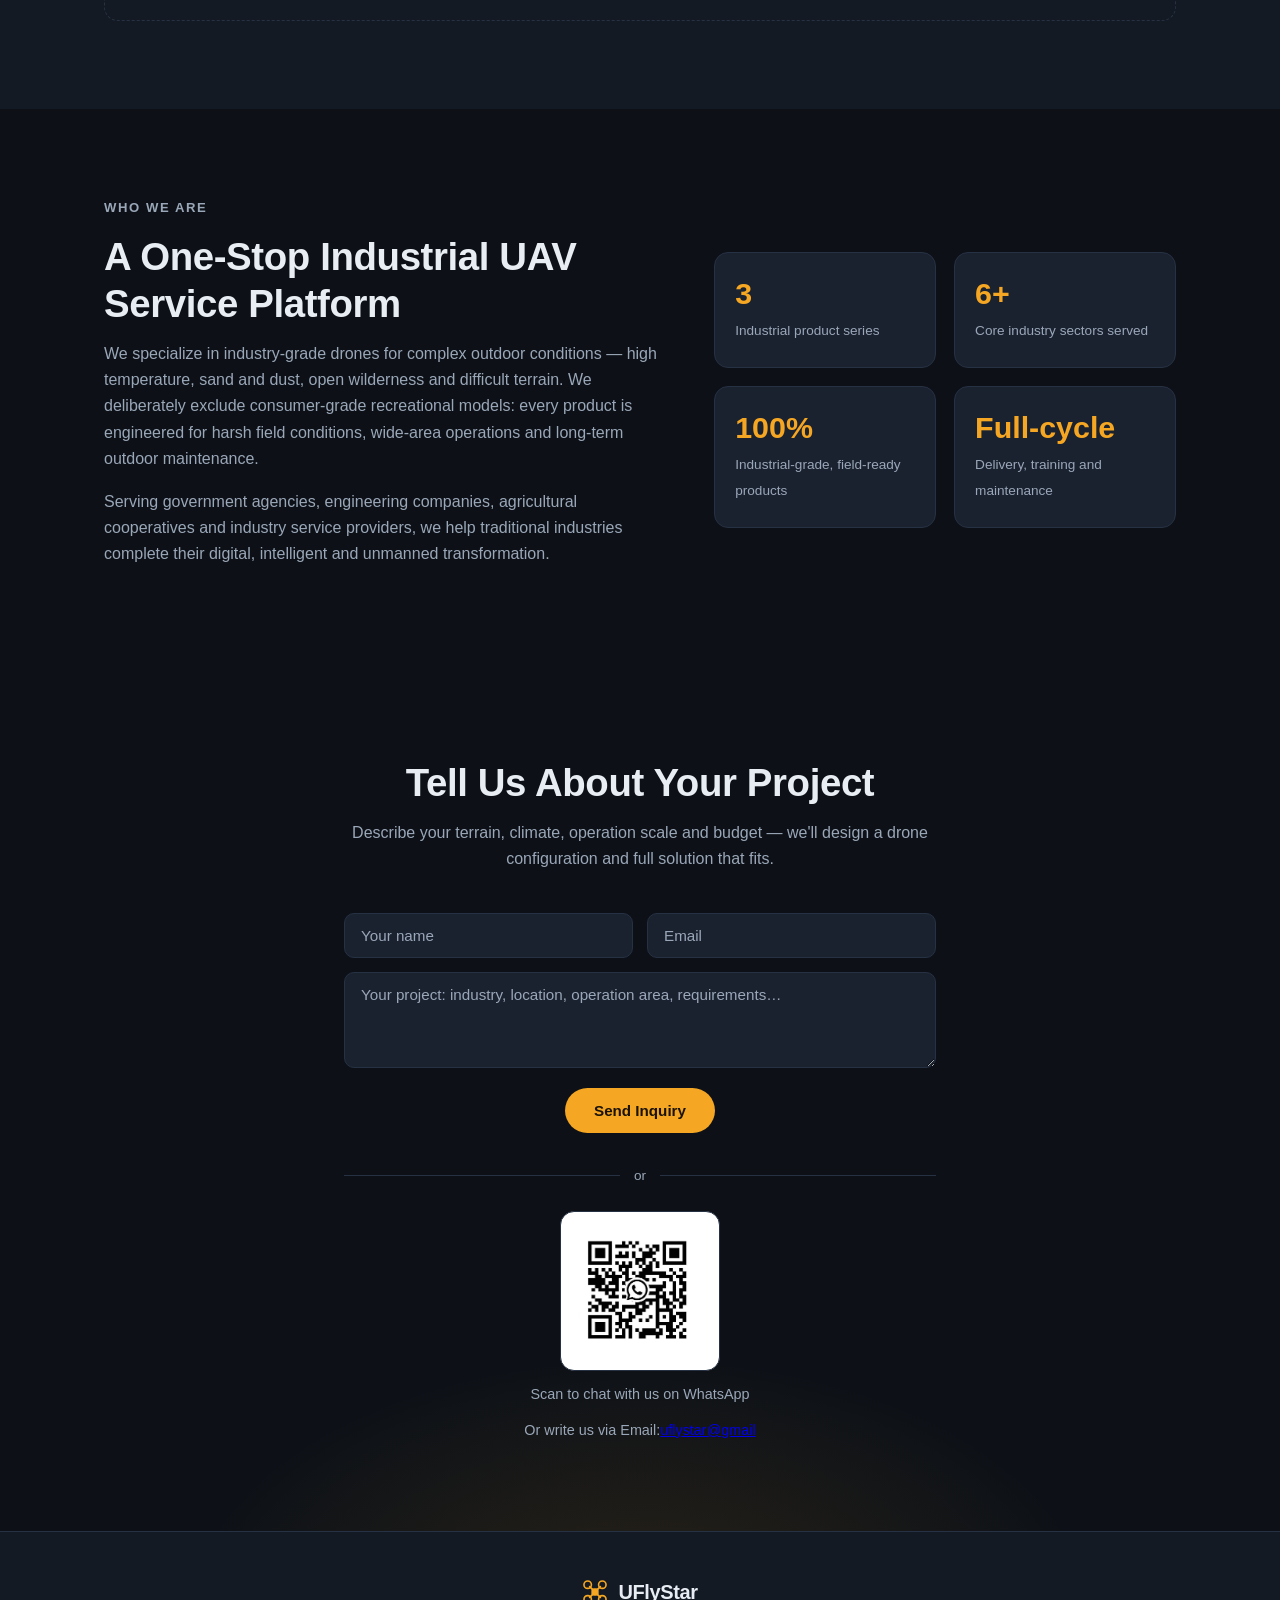
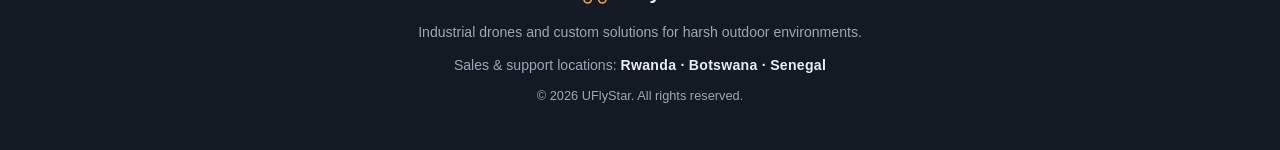
==== commit 41632fda: "Add email contact information to index.html" ====
--- a/新建文件夹/index.html
+++ b/新建文件夹/index.html
@@ -297,6 +297,9 @@
     <div class="contact-whatsapp">
       <img src="img/whatsapp.jpg" alt="WhatsApp QR code" class="whatsapp-qr" loading="lazy" width="220" height="212">
       <p data-i18n="contact.whatsapp">Scan to chat with us on WhatsApp</p>
+      <div class="contact-email">
+        <p data-i18n="contact.emailtext">Or write us via Email:<a href="mailto:uflystar@gmail">uflystar@gmail</a></p>
+      </div>
     </div>
   </div>
 </section>
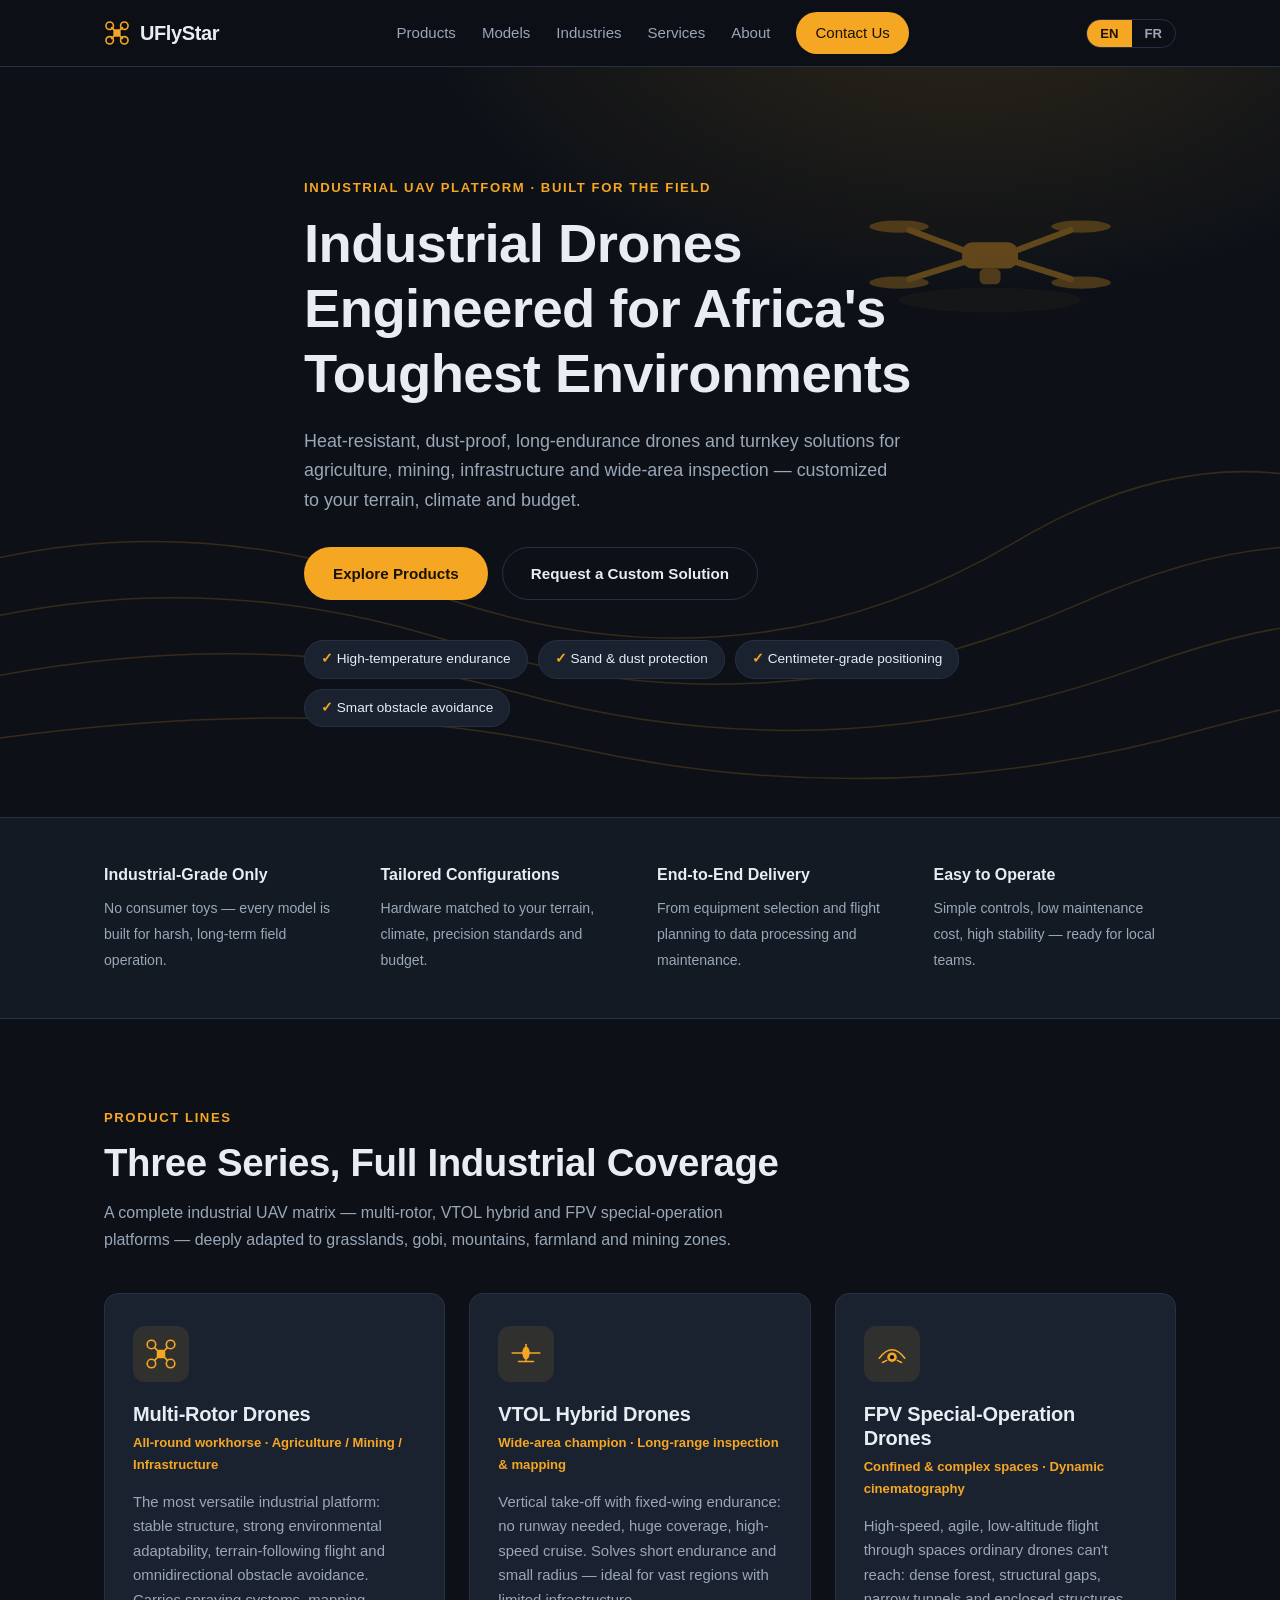
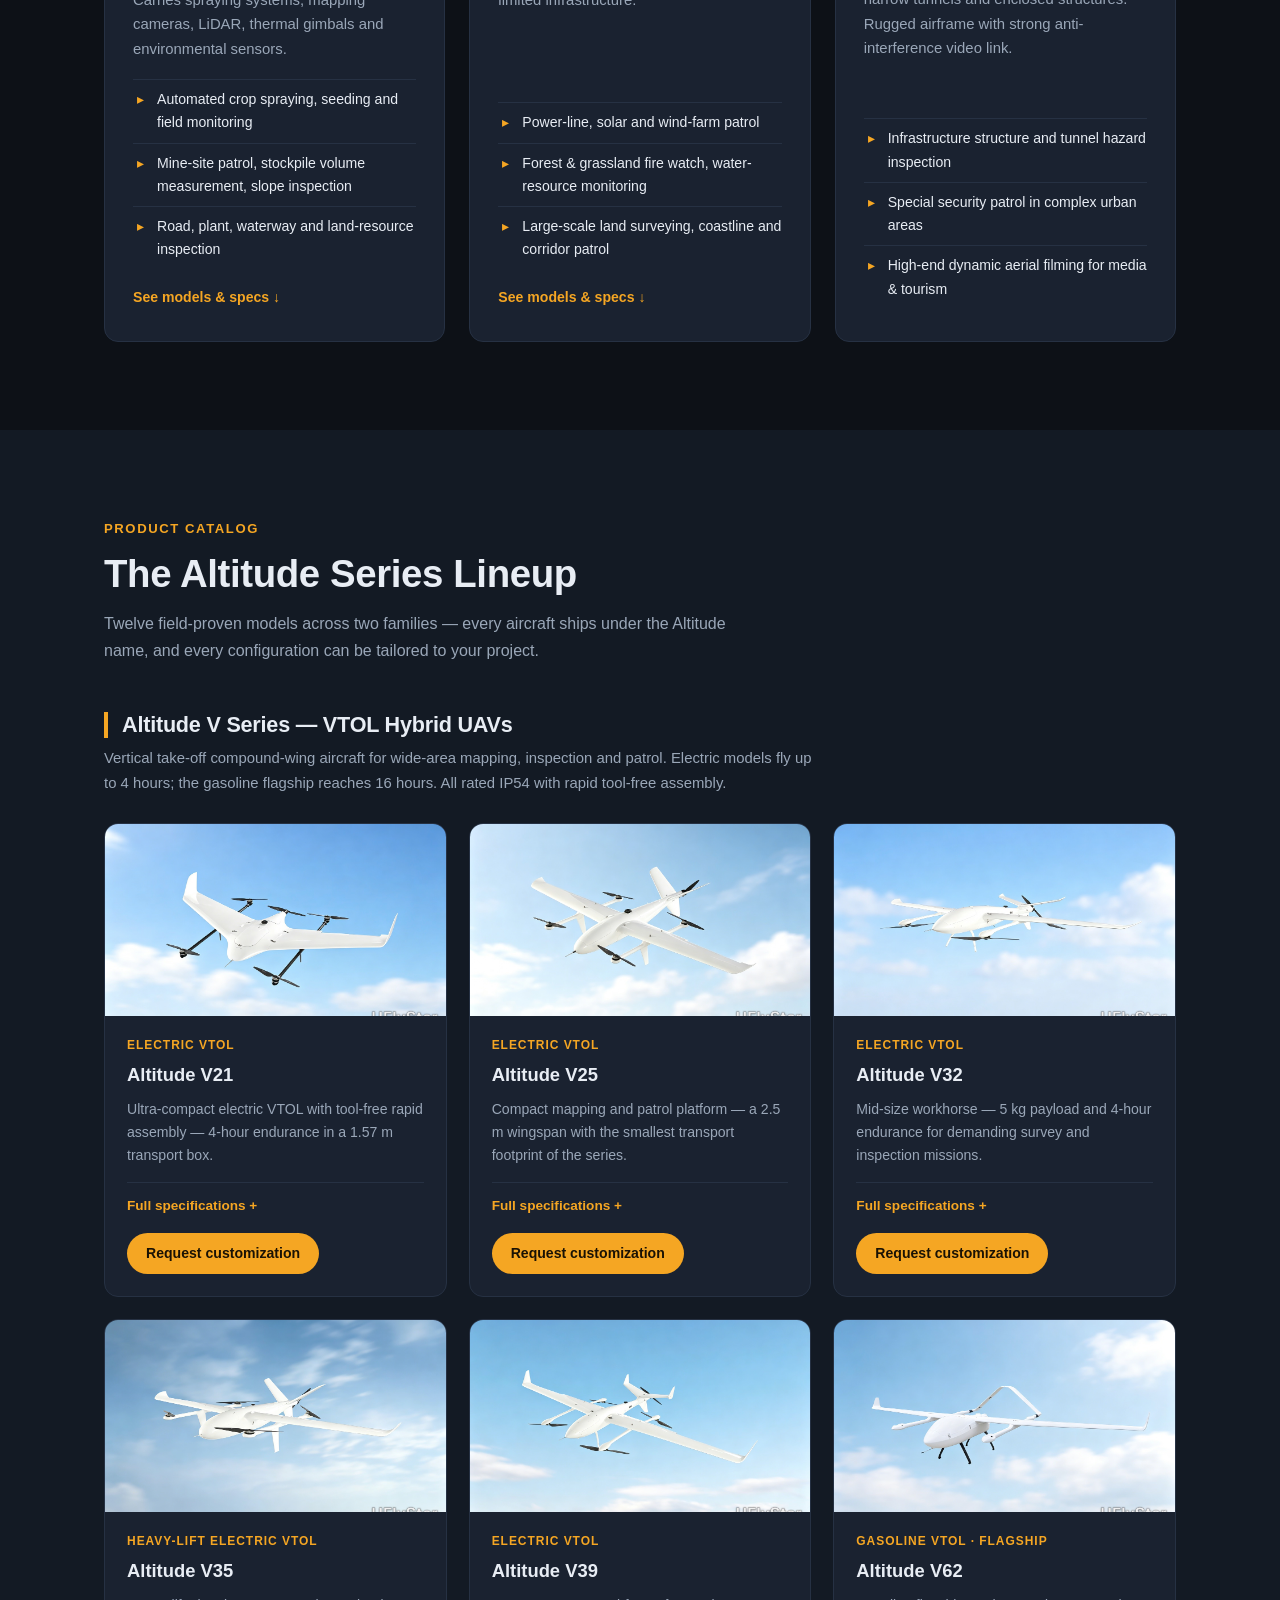
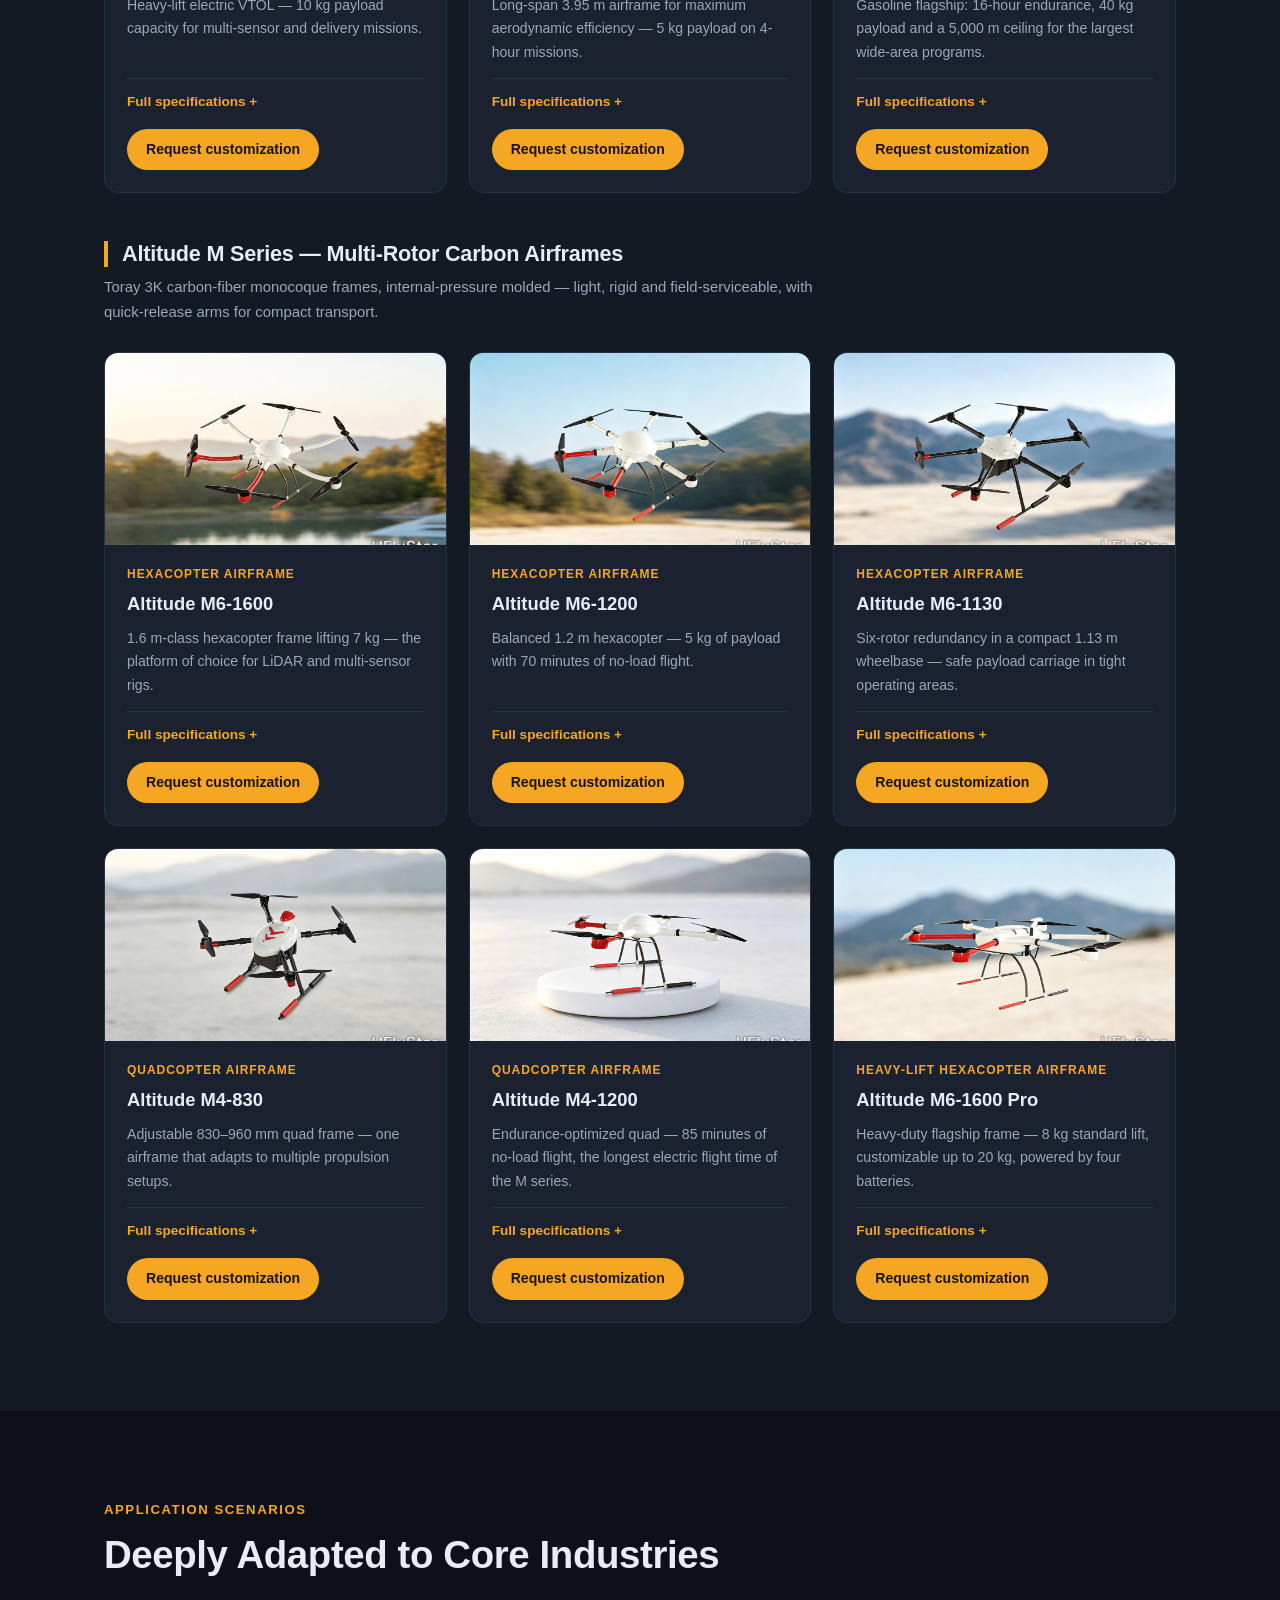
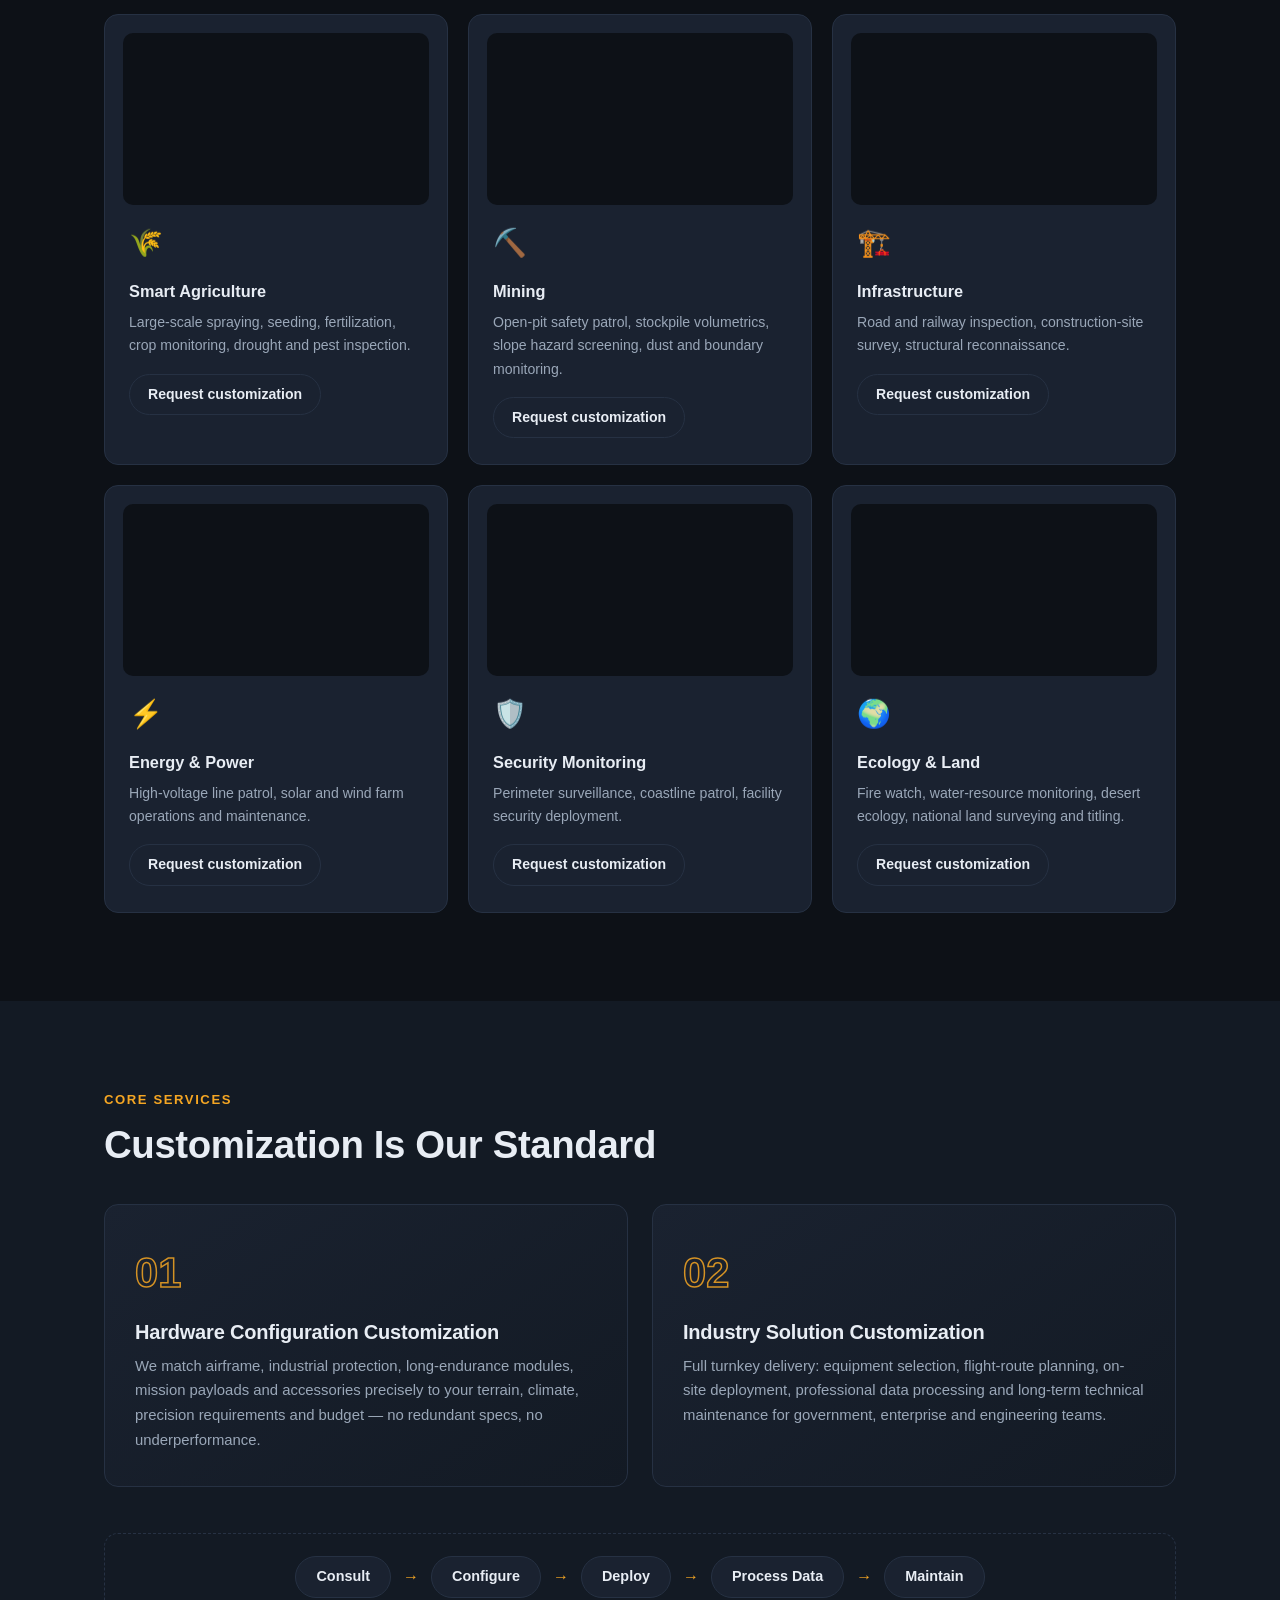
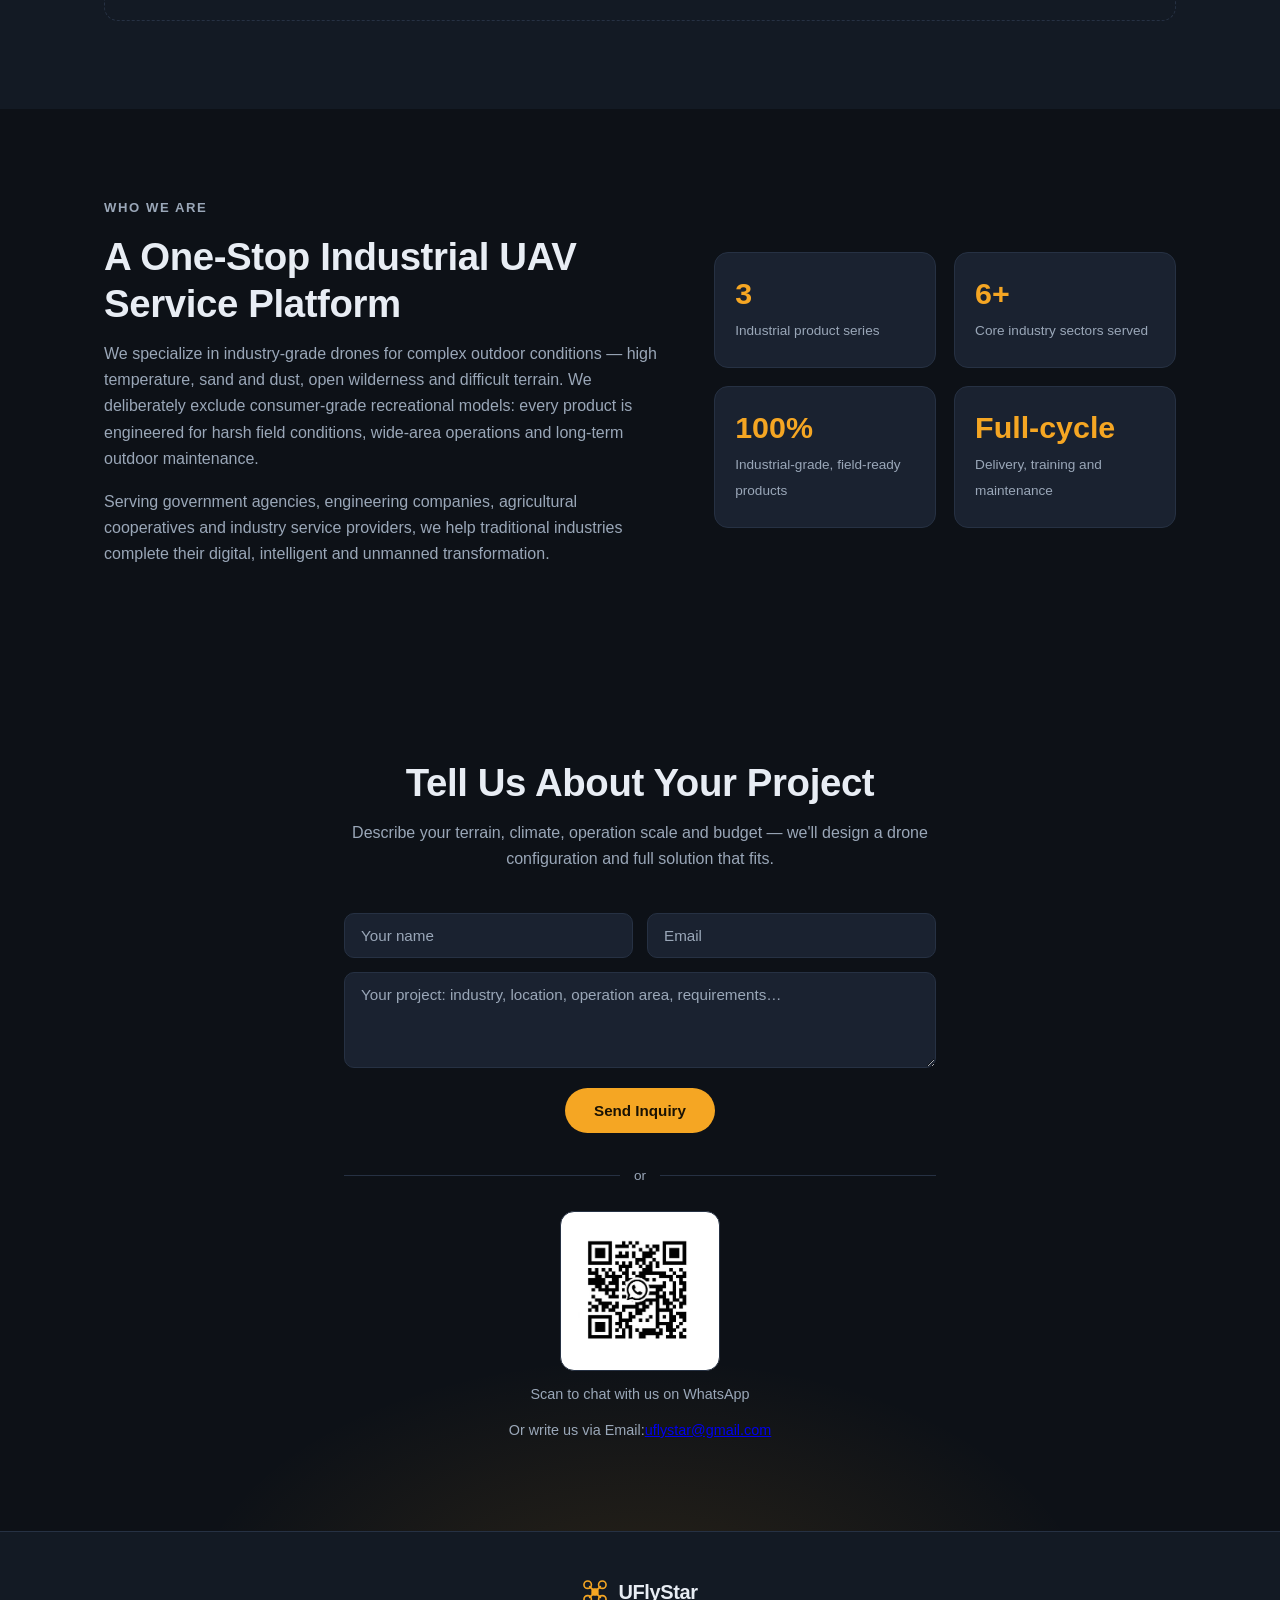
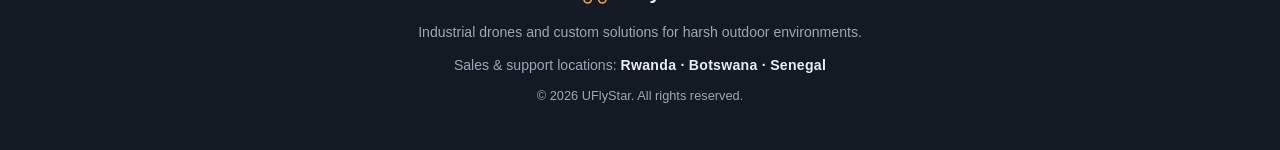
==== commit 5b4f6ab7: "Fix email" ====
--- a/新建文件夹/index.html
+++ b/新建文件夹/index.html
@@ -298,7 +298,7 @@
       <img src="img/whatsapp.jpg" alt="WhatsApp QR code" class="whatsapp-qr" loading="lazy" width="220" height="212">
       <p data-i18n="contact.whatsapp">Scan to chat with us on WhatsApp</p>
       <div class="contact-email">
-        <p data-i18n="contact.emailtext">Or write us via Email:<a href="mailto:uflystar@gmail">uflystar@gmail</a></p>
+        <p data-i18n="contact.emailtext">Or write us via Email:<a href="mailto:uflystar@gmail.com">uflystar@gmail.com</a></p>
       </div>
     </div>
   </div>
